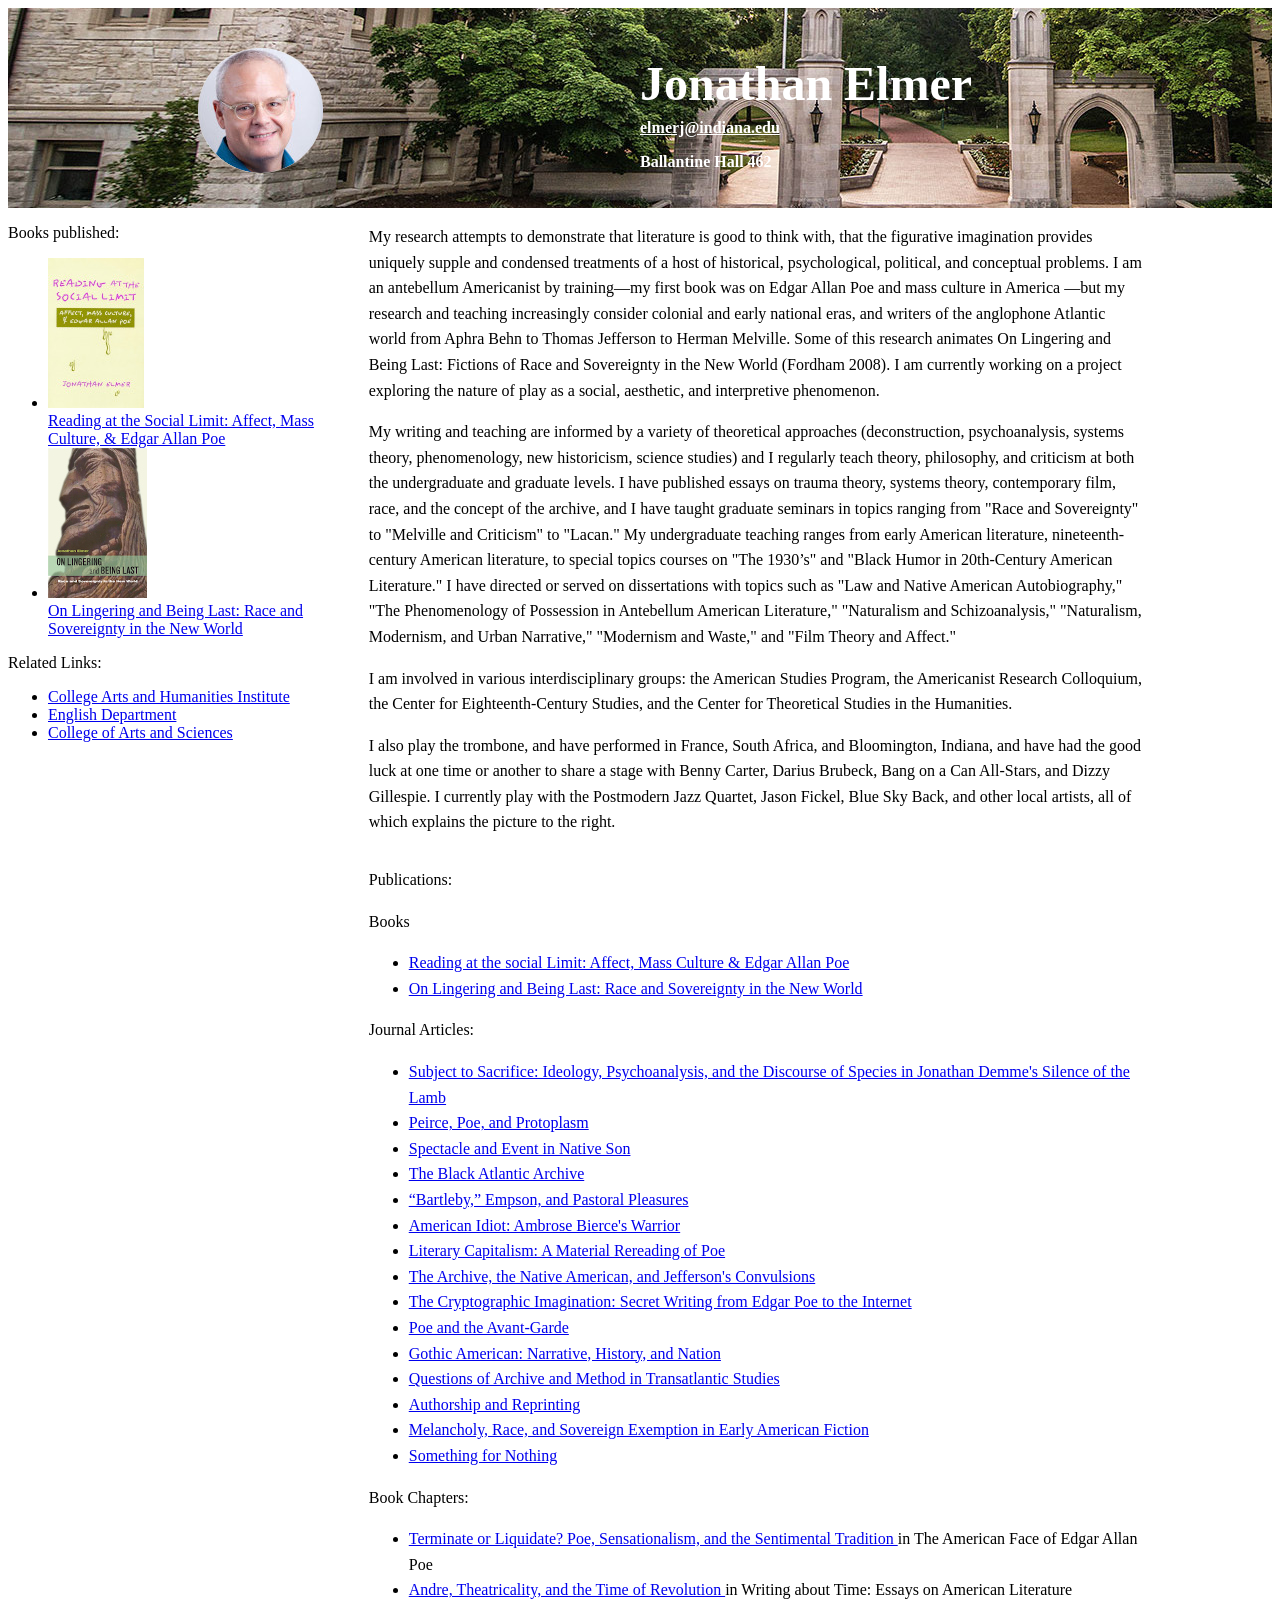
==== index.html @ bc11c9f6 "initial commit" ====
<!DOCTYPE html>
<html lang="en">
    <head>
        <meta charset="utf-8">
        <title>Jonathan Elmer</title>
        <link rel="stylesheet" href="css/master.css">
    </head>
    <body>
        <header>
            <div class="headshot">
                <img src="images/headshot.png" alt="Picture of professor Elmer">
            </div>
            <div class="headline">
                    <p class="name">Jonathan Elmer</p>
                    <a href="elmerj@indiana.edu" class="email">elmerj@indiana.edu</a>
                    <p class="office">Ballantine Hall 462</p>
            </div>
        </header>
        <main>
            <aside>
                <div class="Books">
                    <p>Books published:</p>
                    <ul>
                        <li>
                            <img src="images/firstBook.jpg" alt="Book Cover"> <br>
                            <a href="https://www.sup.org/books/title/?id=2095">Reading at the Social Limit: Affect, Mass Culture, & Edgar Allan Poe</a>
                        </li>
                        <li>
                            <img src="images/secondBook.jpeg" alt="Book cover"> <br>
                            <a href="https://www.jstor.org/stable/j.ctt13wzvsp">On Lingering and Being Last: Race and Sovereignty in the New World</a>
                        </li>
                    </ul>
                </div>
                <div class="IU">
                    <p>Related Links:</p>
                    <ul>
                        <li>
                            <a href="https://cahi.indiana.edu/"> College Arts and Humanities Institute</a>
                        </li>
                        <li>
                            <a href="https://english.indiana.edu/index.html">English Department</a>
                        </li>
                        <li>
                            <a href="https://college.indiana.edu/">College of Arts and Sciences</a>
                        </li>
                    </ul>
                </div>
            </aside>
            <section>
                <p>
                    My research attempts to demonstrate that literature is good to think with, that the figurative imagination provides uniquely supple and condensed treatments of a host of historical, psychological, political, and conceptual problems. I am an antebellum Americanist by training—my first book was on Edgar Allan Poe and mass culture in America —but my research and teaching increasingly consider colonial and early national eras, and writers of the anglophone Atlantic world from Aphra Behn to Thomas Jefferson to Herman Melville. Some of this research animates On Lingering and Being Last: Fictions of Race and Sovereignty in the New World (Fordham 2008). I am currently working on a project exploring the nature of play as a social, aesthetic, and interpretive phenomenon.
                </p>
                <p>
                    My writing and teaching are informed by a variety of theoretical approaches (deconstruction, psychoanalysis, systems theory, phenomenology, new historicism, science studies) and I regularly teach theory, philosophy, and criticism at both the undergraduate and graduate levels. I have published essays on trauma theory, systems theory, contemporary film, race, and the concept of the archive, and I have taught graduate seminars in topics ranging from "Race and Sovereignty" to "Melville and Criticism" to "Lacan." My undergraduate teaching ranges from early American literature, nineteenth-century American literature, to special topics courses on "The 1930’s" and "Black Humor in 20th-Century American Literature." I have directed or served on dissertations with topics such as "Law and Native American Autobiography," "The Phenomenology of Possession in Antebellum American Literature," "Naturalism and Schizoanalysis," "Naturalism, Modernism, and Urban Narrative," "Modernism and Waste," and "Film Theory and Affect."
                </p>
                <p>
                    I am involved in various interdisciplinary groups: the American Studies Program, the Americanist Research Colloquium, the Center for Eighteenth-Century Studies, and the Center for Theoretical Studies in the Humanities.
                </p>
                <p>
                    I also play the trombone, and have performed in France, South Africa, and Bloomington, Indiana, and have had the good luck at one time or another to share a stage with Benny Carter, Darius Brubeck, Bang on a Can All-Stars, and Dizzy Gillespie. I currently play with the Postmodern Jazz Quartet, Jason Fickel, Blue Sky Back, and other local artists, all of which explains the picture to the right.
                </p>
            </section>
            <section>
                <p>Publications:</p>
                <div class="books">
                    <p>Books</p>
                    <ul>
                        <li>
                            <a href="https://www.sup.org/books/title/?id=2095">Reading at the social Limit: Affect, Mass Culture & Edgar Allan Poe</a>
                        </li>
                        <li>
                            <a href="https://www.jstor.org/stable/j.ctt13wzvsp">On Lingering and Being Last: Race and Sovereignty in the New World</a>
                        </li>
                    </ul>
                </div>
                <div class="articles">
                    <p>Journal Articles:</p>
                    <ul>
                        <li>
                           <a href= " https://www.jstor.org/stable/303726?seq=1" > Subject to Sacrifice: Ideology, Psychoanalysis, and the Discourse of Species in Jonathan Demme's Silence of the Lamb </a>
                        </li>
                        <li>
                           <a href= " https://muse.jhu.edu/article/741434/summary" > Peirce, Poe, and Protoplasm </a>
                        </li>
                        <li>
                           <a href= " https://www.jstor.org/stable/2902391?seq=1" > Spectacle and Event in Native Son  </a>
                        </li>
                        <li>
                           <a href= " https://www.jstor.org/stable/3567999?seq=1" > The Black Atlantic Archive  </a>
                        </li>
                        <li>
                           <a href= " https://muse.jhu.edu/article/541626/summary" > “Bartleby,” Empson, and Pastoral Pleasures </a>
                        </li>
                        <li>
                           <a href= " https://academic.oup.com/alh/article-abstract/27/3/446/85937" > American Idiot: Ambrose Bierce's Warrior  </a>
                        </li>
                        <li>
                           <a href= " https://muse.jhu.edu/article/508891/summary" > Literary Capitalism: A Material Rereading of Poe </a>
                        </li>
                        <li>
                           <a href= " https://www.jstor.org/stable/1566388?seq=1" > The Archive, the Native American, and Jefferson's Convulsions  </a>
                        </li>
                        <li>
                           <a href= "https://search.proquest.com/openview/672bf6406f899c0e3d78ce7de4774baf/1?pq-origsite=gscholar&cbl=42062" > The Cryptographic Imagination: Secret Writing from Edgar Poe to the Internet </a>
                        </li>
                        <li>
                           <a href= "  Poe and the Avant-Garde" > Poe and the Avant-Garde </a>
                        </li>
                        <li>
                           <a href= " https://search.proquest.com/openview/cd8c322ef99a4e60a543bd5328208931/1?pq-origsite=gscholar&cbl=42062" > Gothic American: Narrative, History, and Nation </a>
                        </li>
                        <li>
                           <a href= " https://www.jstor.org/stable/10.2979/vic.2010.52.2.249?seq=1" > Questions of Archive and Method in Transatlantic Studies  </a>
                        </li>
                        <li>
                           <a href= " https://muse.jhu.edu/article/509536/summary" > Authorship and Reprinting  </a>
                        </li>
                        <li>
                           <a href= " https://www.jstor.org/stable/40267688?seq=1" > Melancholy, Race, and Sovereign Exemption in Early American Fiction </a>
                        </li>
                        <li>
                           <a href= " 1987" > Something for Nothing </a>
                        </li> 
                    </ul>
                </div>
                <div class="chapters">
                    <p>Book Chapters:</p>
                    <ul>
                        <li>
                           <a href= "https://books.google.com/books?hl=en&lr=&id=SU-UMR8NvTwC&oi=fnd&pg=PR9&dq=jonathan+elmer+literature&ots=o4rjPC-1b1&sig=2frLSSRzS2FWsjQ5jkwp3d_vXZk#v=onepage&q=jonathan%20elmer%20literature&f=false" > Terminate or Liquidate? Poe, Sensationalism, and the Sentimental Tradition </a> in  The American Face of Edgar Allan Poe
                        </li>
                        <li>
                           <a href= " https://books.google.com/books?hl=en&lr=&id=BnaIDwAAQBAJ&oi=fnd&pg=PA111&dq=jonathan+elmer+literature&ots=dwwBWAB5SN&sig=4UPh5_72AUiOI5mB8Ww1jwr0HyE#v=onepage&q=jonathan%20elmer%20literature&f=false" > Andre, Theatricality, and the Time of Revolution </a> in  Writing about Time: Essays on American Literature
                        </li>
                    </ul>
                </div>
            </section>
        </main>
    </body>
</html>
---- css/master.css ----
header{
    position: relative;
    overflow: hidden;
    height: 200px;
    background-image: url("../images/backgroundUpperBanner1.jpg");
}
.headshot{
    position: absolute;
    top: 20%;
    left: 15%;
}
.headline{
    position: absolute;
    left: 50%;
}
.name{
    font-size: 3em;
    color: white;
    font-weight: bold;
}
.office{
    position: relative;
    top: -40px;
    font-size: 1em;
    font-weight: bold;
    color: white;
}
.email{
    position: relative;
    top: -40px;
    font-size: 1em;
    font-weight: bold;
    color: white;
}
main{
    display: grid;
    grid-template-columns: 2fr 5fr;
    grid-column-gap: 50px;
    width: 90%
}
aside{
    grid-column: 1;
}
section{
    grid-column: 2;
    line-height: 1.6;
}
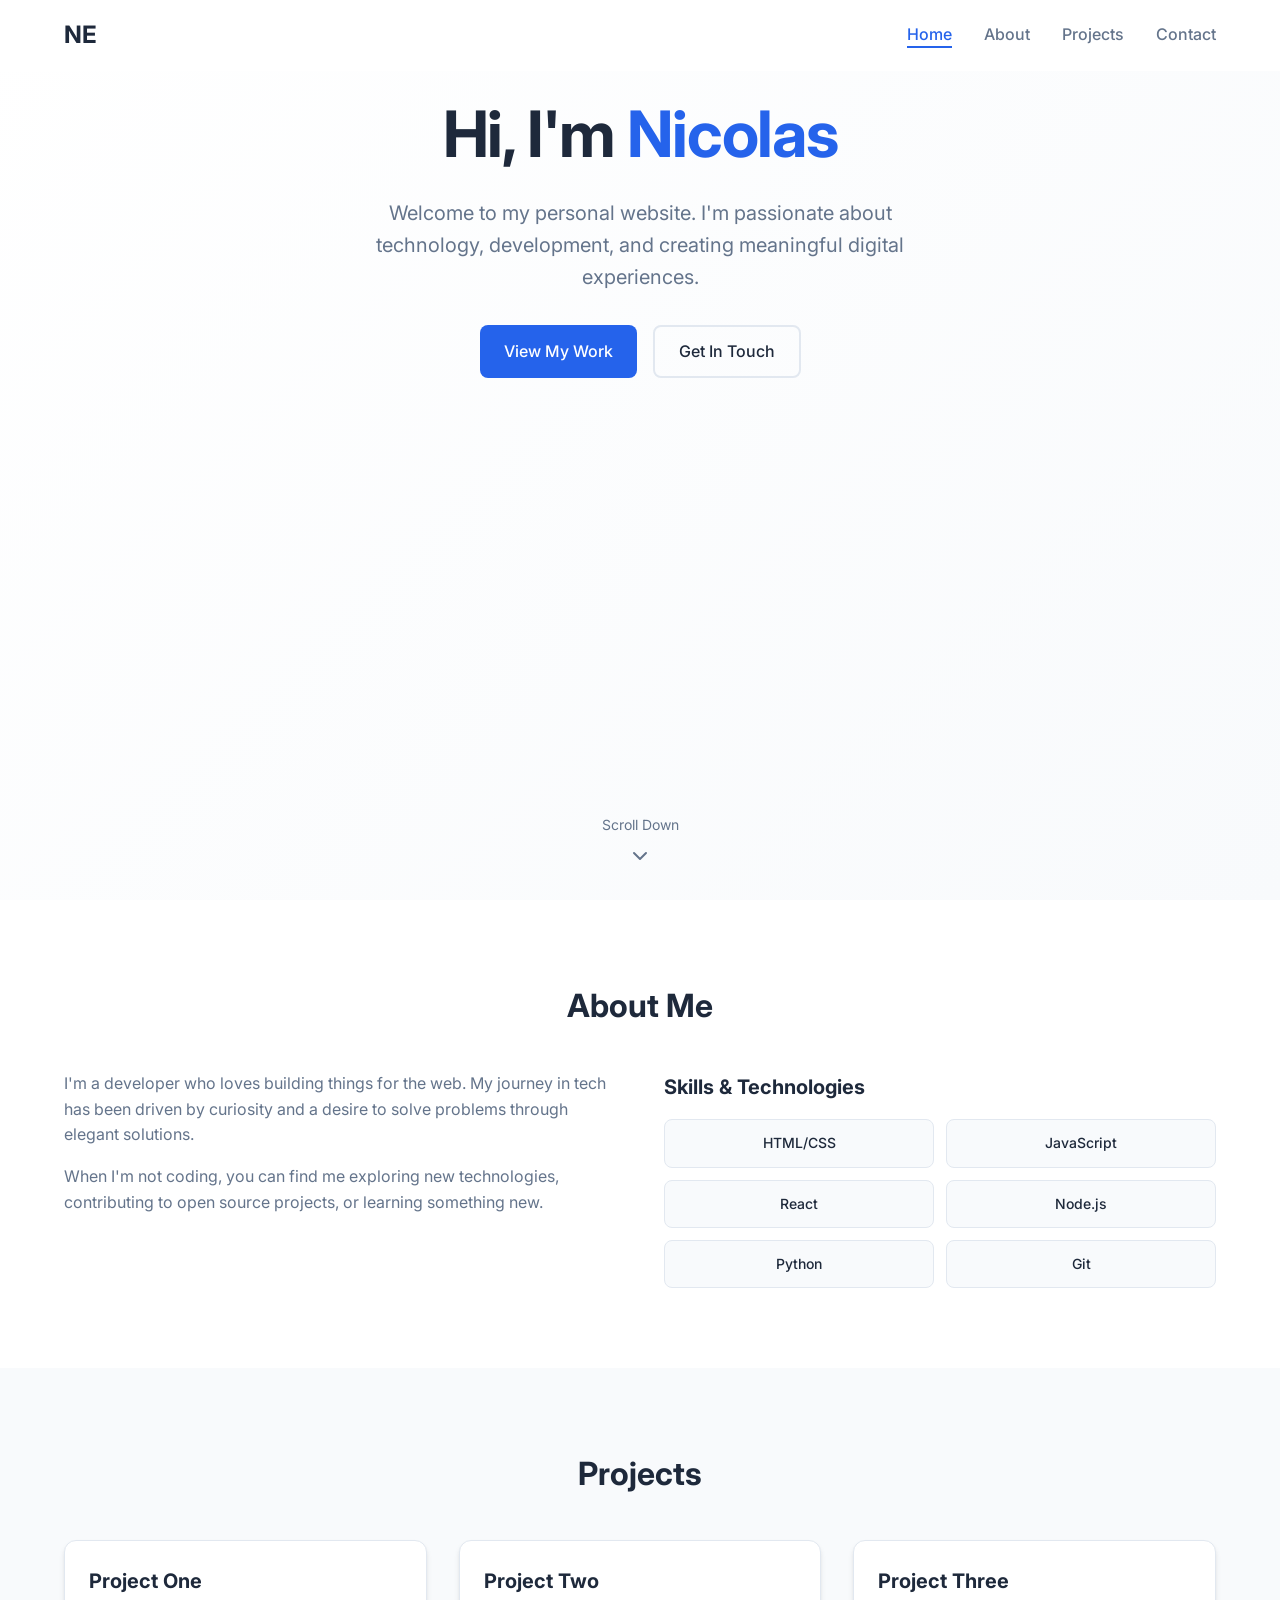
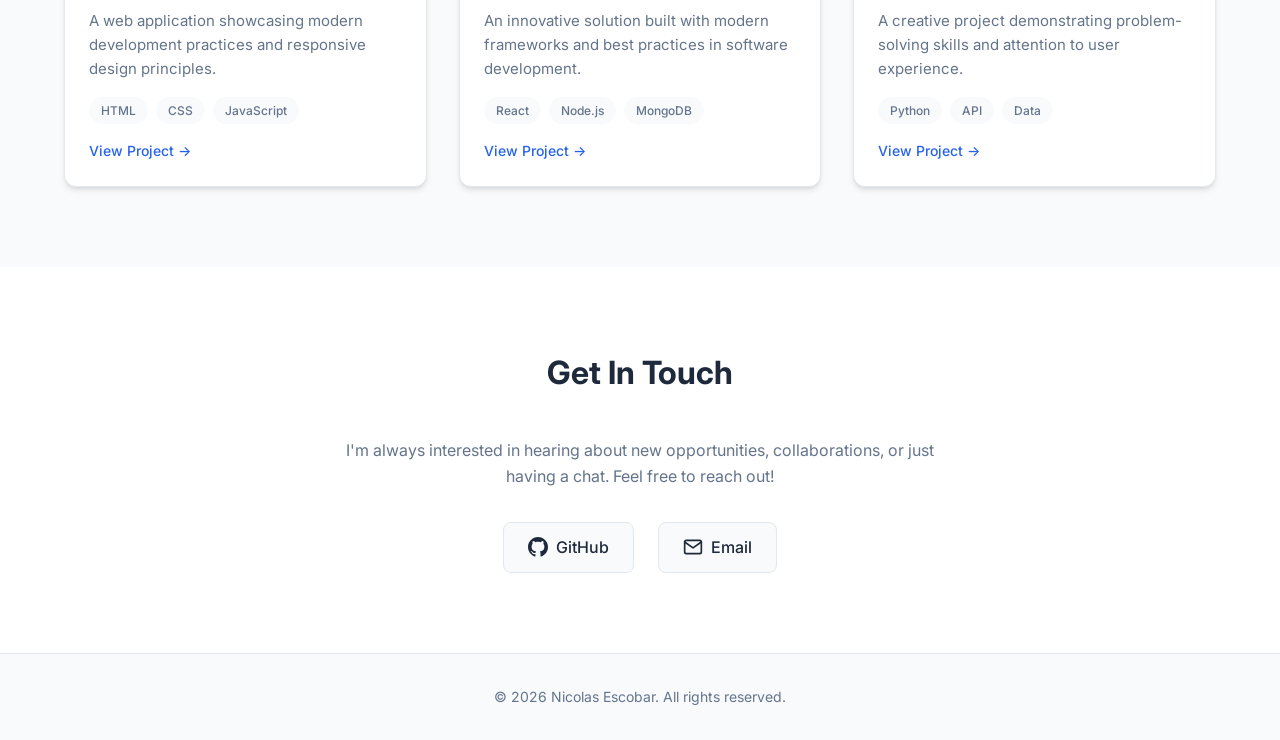
==== commit 8f99d71e: "Add personal website with HTML, CSS, and JavaScript Co-authored-by: nicoesve <50273150+nicoesve@user" ====
--- a/index.html
+++ b/index.html
@@ -1,140 +1,185 @@
 <!DOCTYPE html>
 <html lang="en">
-    <head>
-        <meta charset="utf-8">
-        <title>Jonathan Elmer</title>
-        <link rel="stylesheet" href="css/master.css">
-    </head>
-    <body>
-        <header>
-            <div class="headshot">
-                <img src="images/headshot.png" alt="Picture of professor Elmer">
+<head>
+    <meta charset="UTF-8">
+    <meta name="viewport" content="width=device-width, initial-scale=1.0">
+    <meta name="description" content="Personal website and portfolio">
+    <title>Nicolas Escobar - Personal Website</title>
+    <link rel="stylesheet" href="css/style.css">
+    <link rel="preconnect" href="https://fonts.googleapis.com">
+    <link rel="preconnect" href="https://fonts.gstatic.com" crossorigin>
+    <link href="https://fonts.googleapis.com/css2?family=Inter:wght@300;400;500;600;700&display=swap" rel="stylesheet">
+</head>
+<body>
+    <!-- Navigation -->
+    <nav class="navbar" id="navbar">
+        <div class="nav-container">
+            <a href="#home" class="nav-logo">NE</a>
+            <button class="nav-toggle" id="nav-toggle" aria-label="Toggle navigation">
+                <span></span>
+                <span></span>
+                <span></span>
+            </button>
+            <ul class="nav-menu" id="nav-menu">
+                <li class="nav-item"><a href="#home" class="nav-link">Home</a></li>
+                <li class="nav-item"><a href="#about" class="nav-link">About</a></li>
+                <li class="nav-item"><a href="#projects" class="nav-link">Projects</a></li>
+                <li class="nav-item"><a href="#contact" class="nav-link">Contact</a></li>
+            </ul>
+        </div>
+    </nav>
+
+    <!-- Hero Section -->
+    <section id="home" class="hero">
+        <div class="hero-content">
+            <h1 class="hero-title">
+                Hi, I'm <span class="highlight">Nicolas</span>
+            </h1>
+            <p class="hero-subtitle">
+                Welcome to my personal website. I'm passionate about technology, 
+                development, and creating meaningful digital experiences.
+            </p>
+            <div class="hero-buttons">
+                <a href="#projects" class="btn btn-primary">View My Work</a>
+                <a href="#contact" class="btn btn-secondary">Get In Touch</a>
             </div>
-            <div class="headline">
-                    <p class="name">Jonathan Elmer</p>
-                    <a href="elmerj@indiana.edu" class="email">elmerj@indiana.edu</a>
-                    <p class="office">Ballantine Hall 462</p>
+        </div>
+        <div class="hero-scroll">
+            <a href="#about" class="scroll-indicator">
+                <span>Scroll Down</span>
+                <svg xmlns="http://www.w3.org/2000/svg" width="24" height="24" viewBox="0 0 24 24" fill="none" stroke="currentColor" stroke-width="2" stroke-linecap="round" stroke-linejoin="round">
+                    <polyline points="6 9 12 15 18 9"></polyline>
+                </svg>
+            </a>
+        </div>
+    </section>
+
+    <!-- About Section -->
+    <section id="about" class="about section">
+        <div class="container">
+            <h2 class="section-title">About Me</h2>
+            <div class="about-content">
+                <div class="about-text">
+                    <p>
+                        I'm a developer who loves building things for the web. 
+                        My journey in tech has been driven by curiosity and a desire 
+                        to solve problems through elegant solutions.
+                    </p>
+                    <p>
+                        When I'm not coding, you can find me exploring new technologies, 
+                        contributing to open source projects, or learning something new.
+                    </p>
+                </div>
+                <div class="skills">
+                    <h3>Skills & Technologies</h3>
+                    <div class="skills-grid">
+                        <div class="skill-item">HTML/CSS</div>
+                        <div class="skill-item">JavaScript</div>
+                        <div class="skill-item">React</div>
+                        <div class="skill-item">Node.js</div>
+                        <div class="skill-item">Python</div>
+                        <div class="skill-item">Git</div>
+                    </div>
+                </div>
             </div>
-        </header>
-        <main>
-            <aside>
-                <div class="Books">
-                    <p>Books published:</p>
-                    <ul>
-                        <li>
-                            <img src="images/firstBook.jpg" alt="Book Cover"> <br>
-                            <a href="https://www.sup.org/books/title/?id=2095">Reading at the Social Limit: Affect, Mass Culture, & Edgar Allan Poe</a>
-                        </li>
-                        <li>
-                            <img src="images/secondBook.jpeg" alt="Book cover"> <br>
-                            <a href="https://www.jstor.org/stable/j.ctt13wzvsp">On Lingering and Being Last: Race and Sovereignty in the New World</a>
-                        </li>
-                    </ul>
+        </div>
+    </section>
+
+    <!-- Projects Section -->
+    <section id="projects" class="projects section">
+        <div class="container">
+            <h2 class="section-title">Projects</h2>
+            <div class="projects-grid">
+                <article class="project-card">
+                    <div class="project-content">
+                        <h3 class="project-title">Project One</h3>
+                        <p class="project-description">
+                            A web application showcasing modern development practices 
+                            and responsive design principles.
+                        </p>
+                        <div class="project-tags">
+                            <span class="tag">HTML</span>
+                            <span class="tag">CSS</span>
+                            <span class="tag">JavaScript</span>
+                        </div>
+                        <div class="project-links">
+                            <a href="#" class="project-link">View Project →</a>
+                        </div>
+                    </div>
+                </article>
+                <article class="project-card">
+                    <div class="project-content">
+                        <h3 class="project-title">Project Two</h3>
+                        <p class="project-description">
+                            An innovative solution built with modern frameworks 
+                            and best practices in software development.
+                        </p>
+                        <div class="project-tags">
+                            <span class="tag">React</span>
+                            <span class="tag">Node.js</span>
+                            <span class="tag">MongoDB</span>
+                        </div>
+                        <div class="project-links">
+                            <a href="#" class="project-link">View Project →</a>
+                        </div>
+                    </div>
+                </article>
+                <article class="project-card">
+                    <div class="project-content">
+                        <h3 class="project-title">Project Three</h3>
+                        <p class="project-description">
+                            A creative project demonstrating problem-solving skills 
+                            and attention to user experience.
+                        </p>
+                        <div class="project-tags">
+                            <span class="tag">Python</span>
+                            <span class="tag">API</span>
+                            <span class="tag">Data</span>
+                        </div>
+                        <div class="project-links">
+                            <a href="#" class="project-link">View Project →</a>
+                        </div>
+                    </div>
+                </article>
+            </div>
+        </div>
+    </section>
+
+    <!-- Contact Section -->
+    <section id="contact" class="contact section">
+        <div class="container">
+            <h2 class="section-title">Get In Touch</h2>
+            <div class="contact-content">
+                <p class="contact-intro">
+                    I'm always interested in hearing about new opportunities, 
+                    collaborations, or just having a chat. Feel free to reach out!
+                </p>
+                <div class="contact-links">
+                    <a href="https://github.com/nicoesve" target="_blank" rel="noopener noreferrer" class="contact-link">
+                        <svg xmlns="http://www.w3.org/2000/svg" width="24" height="24" viewBox="0 0 24 24" fill="currentColor">
+                            <path d="M12 0c-6.626 0-12 5.373-12 12 0 5.302 3.438 9.8 8.207 11.387.599.111.793-.261.793-.577v-2.234c-3.338.726-4.033-1.416-4.033-1.416-.546-1.387-1.333-1.756-1.333-1.756-1.089-.745.083-.729.083-.729 1.205.084 1.839 1.237 1.839 1.237 1.07 1.834 2.807 1.304 3.492.997.107-.775.418-1.305.762-1.604-2.665-.305-5.467-1.334-5.467-5.931 0-1.311.469-2.381 1.236-3.221-.124-.303-.535-1.524.117-3.176 0 0 1.008-.322 3.301 1.23.957-.266 1.983-.399 3.003-.404 1.02.005 2.047.138 3.006.404 2.291-1.552 3.297-1.23 3.297-1.23.653 1.653.242 2.874.118 3.176.77.84 1.235 1.911 1.235 3.221 0 4.609-2.807 5.624-5.479 5.921.43.372.823 1.102.823 2.222v3.293c0 .319.192.694.801.576 4.765-1.589 8.199-6.086 8.199-11.386 0-6.627-5.373-12-12-12z"/>
+                        </svg>
+                        <span>GitHub</span>
+                    </a>
+                    <a href="mailto:contact@example.com" class="contact-link">
+                        <svg xmlns="http://www.w3.org/2000/svg" width="24" height="24" viewBox="0 0 24 24" fill="none" stroke="currentColor" stroke-width="2" stroke-linecap="round" stroke-linejoin="round">
+                            <path d="M4 4h16c1.1 0 2 .9 2 2v12c0 1.1-.9 2-2 2H4c-1.1 0-2-.9-2-2V6c0-1.1.9-2 2-2z"></path>
+                            <polyline points="22,6 12,13 2,6"></polyline>
+                        </svg>
+                        <span>Email</span>
+                    </a>
                 </div>
-                <div class="IU">
-                    <p>Related Links:</p>
-                    <ul>
-                        <li>
-                            <a href="https://cahi.indiana.edu/"> College Arts and Humanities Institute</a>
-                        </li>
-                        <li>
-                            <a href="https://english.indiana.edu/index.html">English Department</a>
-                        </li>
-                        <li>
-                            <a href="https://college.indiana.edu/">College of Arts and Sciences</a>
-                        </li>
-                    </ul>
-                </div>
-            </aside>
-            <section>
-                <p>
-                    My research attempts to demonstrate that literature is good to think with, that the figurative imagination provides uniquely supple and condensed treatments of a host of historical, psychological, political, and conceptual problems. I am an antebellum Americanist by training—my first book was on Edgar Allan Poe and mass culture in America —but my research and teaching increasingly consider colonial and early national eras, and writers of the anglophone Atlantic world from Aphra Behn to Thomas Jefferson to Herman Melville. Some of this research animates On Lingering and Being Last: Fictions of Race and Sovereignty in the New World (Fordham 2008). I am currently working on a project exploring the nature of play as a social, aesthetic, and interpretive phenomenon.
-                </p>
-                <p>
-                    My writing and teaching are informed by a variety of theoretical approaches (deconstruction, psychoanalysis, systems theory, phenomenology, new historicism, science studies) and I regularly teach theory, philosophy, and criticism at both the undergraduate and graduate levels. I have published essays on trauma theory, systems theory, contemporary film, race, and the concept of the archive, and I have taught graduate seminars in topics ranging from "Race and Sovereignty" to "Melville and Criticism" to "Lacan." My undergraduate teaching ranges from early American literature, nineteenth-century American literature, to special topics courses on "The 1930’s" and "Black Humor in 20th-Century American Literature." I have directed or served on dissertations with topics such as "Law and Native American Autobiography," "The Phenomenology of Possession in Antebellum American Literature," "Naturalism and Schizoanalysis," "Naturalism, Modernism, and Urban Narrative," "Modernism and Waste," and "Film Theory and Affect."
-                </p>
-                <p>
-                    I am involved in various interdisciplinary groups: the American Studies Program, the Americanist Research Colloquium, the Center for Eighteenth-Century Studies, and the Center for Theoretical Studies in the Humanities.
-                </p>
-                <p>
-                    I also play the trombone, and have performed in France, South Africa, and Bloomington, Indiana, and have had the good luck at one time or another to share a stage with Benny Carter, Darius Brubeck, Bang on a Can All-Stars, and Dizzy Gillespie. I currently play with the Postmodern Jazz Quartet, Jason Fickel, Blue Sky Back, and other local artists, all of which explains the picture to the right.
-                </p>
-            </section>
-            <section>
-                <p>Publications:</p>
-                <div class="books">
-                    <p>Books</p>
-                    <ul>
-                        <li>
-                            <a href="https://www.sup.org/books/title/?id=2095">Reading at the social Limit: Affect, Mass Culture & Edgar Allan Poe</a>
-                        </li>
-                        <li>
-                            <a href="https://www.jstor.org/stable/j.ctt13wzvsp">On Lingering and Being Last: Race and Sovereignty in the New World</a>
-                        </li>
-                    </ul>
-                </div>
-                <div class="articles">
-                    <p>Journal Articles:</p>
-                    <ul>
-                        <li>
-                           <a href= " https://www.jstor.org/stable/303726?seq=1" > Subject to Sacrifice: Ideology, Psychoanalysis, and the Discourse of Species in Jonathan Demme's Silence of the Lamb </a>
-                        </li>
-                        <li>
-                           <a href= " https://muse.jhu.edu/article/741434/summary" > Peirce, Poe, and Protoplasm </a>
-                        </li>
-                        <li>
-                           <a href= " https://www.jstor.org/stable/2902391?seq=1" > Spectacle and Event in Native Son  </a>
-                        </li>
-                        <li>
-                           <a href= " https://www.jstor.org/stable/3567999?seq=1" > The Black Atlantic Archive  </a>
-                        </li>
-                        <li>
-                           <a href= " https://muse.jhu.edu/article/541626/summary" > “Bartleby,” Empson, and Pastoral Pleasures </a>
-                        </li>
-                        <li>
-                           <a href= " https://academic.oup.com/alh/article-abstract/27/3/446/85937" > American Idiot: Ambrose Bierce's Warrior  </a>
-                        </li>
-                        <li>
-                           <a href= " https://muse.jhu.edu/article/508891/summary" > Literary Capitalism: A Material Rereading of Poe </a>
-                        </li>
-                        <li>
-                           <a href= " https://www.jstor.org/stable/1566388?seq=1" > The Archive, the Native American, and Jefferson's Convulsions  </a>
-                        </li>
-                        <li>
-                           <a href= "https://search.proquest.com/openview/672bf6406f899c0e3d78ce7de4774baf/1?pq-origsite=gscholar&cbl=42062" > The Cryptographic Imagination: Secret Writing from Edgar Poe to the Internet </a>
-                        </li>
-                        <li>
-                           <a href= "  Poe and the Avant-Garde" > Poe and the Avant-Garde </a>
-                        </li>
-                        <li>
-                           <a href= " https://search.proquest.com/openview/cd8c322ef99a4e60a543bd5328208931/1?pq-origsite=gscholar&cbl=42062" > Gothic American: Narrative, History, and Nation </a>
-                        </li>
-                        <li>
-                           <a href= " https://www.jstor.org/stable/10.2979/vic.2010.52.2.249?seq=1" > Questions of Archive and Method in Transatlantic Studies  </a>
-                        </li>
-                        <li>
-                           <a href= " https://muse.jhu.edu/article/509536/summary" > Authorship and Reprinting  </a>
-                        </li>
-                        <li>
-                           <a href= " https://www.jstor.org/stable/40267688?seq=1" > Melancholy, Race, and Sovereign Exemption in Early American Fiction </a>
-                        </li>
-                        <li>
-                           <a href= " 1987" > Something for Nothing </a>
-                        </li> 
-                    </ul>
-                </div>
-                <div class="chapters">
-                    <p>Book Chapters:</p>
-                    <ul>
-                        <li>
-                           <a href= "https://books.google.com/books?hl=en&lr=&id=SU-UMR8NvTwC&oi=fnd&pg=PR9&dq=jonathan+elmer+literature&ots=o4rjPC-1b1&sig=2frLSSRzS2FWsjQ5jkwp3d_vXZk#v=onepage&q=jonathan%20elmer%20literature&f=false" > Terminate or Liquidate? Poe, Sensationalism, and the Sentimental Tradition </a> in  The American Face of Edgar Allan Poe
-                        </li>
-                        <li>
-                           <a href= " https://books.google.com/books?hl=en&lr=&id=BnaIDwAAQBAJ&oi=fnd&pg=PA111&dq=jonathan+elmer+literature&ots=dwwBWAB5SN&sig=4UPh5_72AUiOI5mB8Ww1jwr0HyE#v=onepage&q=jonathan%20elmer%20literature&f=false" > Andre, Theatricality, and the Time of Revolution </a> in  Writing about Time: Essays on American Literature
-                        </li>
-                    </ul>
-                </div>
-            </section>
-        </main>
-    </body>
+            </div>
+        </div>
+    </section>
+
+    <!-- Footer -->
+    <footer class="footer">
+        <div class="container">
+            <p>&copy; <span id="year"></span> Nicolas Escobar. All rights reserved.</p>
+        </div>
+    </footer>
+
+    <script src="js/main.js"></script>
+</body>
 </html>
--- a/css/style.css
+++ b/css/style.css
@@ -0,0 +1,530 @@
+/* ===== CSS Variables ===== */
+:root {
+    --color-primary: #2563eb;
+    --color-primary-dark: #1d4ed8;
+    --color-secondary: #64748b;
+    --color-text: #1e293b;
+    --color-text-light: #64748b;
+    --color-bg: #ffffff;
+    --color-bg-alt: #f8fafc;
+    --color-border: #e2e8f0;
+    --color-highlight: #3b82f6;
+    --font-family: 'Inter', -apple-system, BlinkMacSystemFont, 'Segoe UI', Roboto, sans-serif;
+    --transition: all 0.3s ease;
+    --shadow-sm: 0 1px 2px 0 rgb(0 0 0 / 0.05);
+    --shadow: 0 4px 6px -1px rgb(0 0 0 / 0.1), 0 2px 4px -2px rgb(0 0 0 / 0.1);
+    --shadow-lg: 0 10px 15px -3px rgb(0 0 0 / 0.1), 0 4px 6px -4px rgb(0 0 0 / 0.1);
+    --radius: 8px;
+    --radius-lg: 12px;
+}
+
+/* ===== Reset & Base Styles ===== */
+*,
+*::before,
+*::after {
+    box-sizing: border-box;
+    margin: 0;
+    padding: 0;
+}
+
+html {
+    scroll-behavior: smooth;
+    font-size: 16px;
+}
+
+body {
+    font-family: var(--font-family);
+    color: var(--color-text);
+    background-color: var(--color-bg);
+    line-height: 1.6;
+    -webkit-font-smoothing: antialiased;
+    -moz-osx-font-smoothing: grayscale;
+}
+
+a {
+    color: var(--color-primary);
+    text-decoration: none;
+    transition: var(--transition);
+}
+
+a:hover {
+    color: var(--color-primary-dark);
+}
+
+img {
+    max-width: 100%;
+    height: auto;
+}
+
+ul {
+    list-style: none;
+}
+
+/* ===== Utility Classes ===== */
+.container {
+    width: 100%;
+    max-width: 1200px;
+    margin: 0 auto;
+    padding: 0 1.5rem;
+}
+
+.section {
+    padding: 5rem 0;
+}
+
+.section-title {
+    font-size: 2rem;
+    font-weight: 700;
+    margin-bottom: 2.5rem;
+    text-align: center;
+    color: var(--color-text);
+}
+
+.highlight {
+    color: var(--color-primary);
+}
+
+/* ===== Buttons ===== */
+.btn {
+    display: inline-flex;
+    align-items: center;
+    justify-content: center;
+    padding: 0.75rem 1.5rem;
+    font-size: 1rem;
+    font-weight: 500;
+    border-radius: var(--radius);
+    border: none;
+    cursor: pointer;
+    transition: var(--transition);
+    text-decoration: none;
+}
+
+.btn-primary {
+    background-color: var(--color-primary);
+    color: #ffffff;
+}
+
+.btn-primary:hover {
+    background-color: var(--color-primary-dark);
+    color: #ffffff;
+    transform: translateY(-2px);
+    box-shadow: var(--shadow-lg);
+}
+
+.btn-secondary {
+    background-color: transparent;
+    color: var(--color-text);
+    border: 2px solid var(--color-border);
+}
+
+.btn-secondary:hover {
+    border-color: var(--color-primary);
+    color: var(--color-primary);
+}
+
+/* ===== Navigation ===== */
+.navbar {
+    position: fixed;
+    top: 0;
+    left: 0;
+    width: 100%;
+    background-color: rgba(255, 255, 255, 0.95);
+    backdrop-filter: blur(10px);
+    z-index: 1000;
+    transition: var(--transition);
+    border-bottom: 1px solid transparent;
+}
+
+.navbar.scrolled {
+    border-bottom-color: var(--color-border);
+    box-shadow: var(--shadow-sm);
+}
+
+.nav-container {
+    max-width: 1200px;
+    margin: 0 auto;
+    padding: 1rem 1.5rem;
+    display: flex;
+    justify-content: space-between;
+    align-items: center;
+}
+
+.nav-logo {
+    font-size: 1.5rem;
+    font-weight: 700;
+    color: var(--color-text);
+    letter-spacing: -0.02em;
+}
+
+.nav-logo:hover {
+    color: var(--color-primary);
+}
+
+.nav-menu {
+    display: flex;
+    gap: 2rem;
+}
+
+.nav-link {
+    color: var(--color-text-light);
+    font-weight: 500;
+    position: relative;
+}
+
+.nav-link::after {
+    content: '';
+    position: absolute;
+    bottom: -4px;
+    left: 0;
+    width: 0;
+    height: 2px;
+    background-color: var(--color-primary);
+    transition: var(--transition);
+}
+
+.nav-link:hover,
+.nav-link.active {
+    color: var(--color-primary);
+}
+
+.nav-link:hover::after,
+.nav-link.active::after {
+    width: 100%;
+}
+
+.nav-toggle {
+    display: none;
+    flex-direction: column;
+    gap: 5px;
+    background: none;
+    border: none;
+    cursor: pointer;
+    padding: 0.5rem;
+}
+
+.nav-toggle span {
+    width: 24px;
+    height: 2px;
+    background-color: var(--color-text);
+    transition: var(--transition);
+}
+
+/* ===== Hero Section ===== */
+.hero {
+    min-height: 100vh;
+    display: flex;
+    flex-direction: column;
+    justify-content: center;
+    align-items: center;
+    padding: 6rem 1.5rem 2rem;
+    background: linear-gradient(135deg, var(--color-bg) 0%, var(--color-bg-alt) 100%);
+}
+
+.hero-content {
+    text-align: center;
+    max-width: 800px;
+}
+
+.hero-title {
+    font-size: clamp(2.5rem, 6vw, 4rem);
+    font-weight: 700;
+    line-height: 1.2;
+    margin-bottom: 1.5rem;
+    letter-spacing: -0.02em;
+}
+
+.hero-subtitle {
+    font-size: 1.25rem;
+    color: var(--color-text-light);
+    margin-bottom: 2rem;
+    max-width: 600px;
+    margin-left: auto;
+    margin-right: auto;
+}
+
+.hero-buttons {
+    display: flex;
+    gap: 1rem;
+    justify-content: center;
+    flex-wrap: wrap;
+}
+
+.hero-scroll {
+    margin-top: auto;
+    padding-top: 2rem;
+}
+
+.scroll-indicator {
+    display: flex;
+    flex-direction: column;
+    align-items: center;
+    gap: 0.5rem;
+    color: var(--color-text-light);
+    font-size: 0.875rem;
+    animation: bounce 2s infinite;
+}
+
+@keyframes bounce {
+    0%, 100% { transform: translateY(0); }
+    50% { transform: translateY(10px); }
+}
+
+/* ===== About Section ===== */
+.about {
+    background-color: var(--color-bg);
+}
+
+.about-content {
+    display: grid;
+    grid-template-columns: 1fr 1fr;
+    gap: 3rem;
+    align-items: start;
+}
+
+.about-text p {
+    margin-bottom: 1rem;
+    color: var(--color-text-light);
+}
+
+.about-text p:last-child {
+    margin-bottom: 0;
+}
+
+.skills h3 {
+    font-size: 1.25rem;
+    margin-bottom: 1rem;
+}
+
+.skills-grid {
+    display: grid;
+    grid-template-columns: repeat(2, 1fr);
+    gap: 0.75rem;
+}
+
+.skill-item {
+    padding: 0.75rem 1rem;
+    background-color: var(--color-bg-alt);
+    border-radius: var(--radius);
+    font-size: 0.875rem;
+    font-weight: 500;
+    text-align: center;
+    border: 1px solid var(--color-border);
+    transition: var(--transition);
+}
+
+.skill-item:hover {
+    border-color: var(--color-primary);
+    color: var(--color-primary);
+}
+
+/* ===== Projects Section ===== */
+.projects {
+    background-color: var(--color-bg-alt);
+}
+
+.projects-grid {
+    display: grid;
+    grid-template-columns: repeat(auto-fit, minmax(300px, 1fr));
+    gap: 2rem;
+}
+
+.project-card {
+    background-color: var(--color-bg);
+    border-radius: var(--radius-lg);
+    overflow: hidden;
+    box-shadow: var(--shadow);
+    transition: var(--transition);
+    border: 1px solid var(--color-border);
+}
+
+.project-card:hover {
+    transform: translateY(-5px);
+    box-shadow: var(--shadow-lg);
+}
+
+.project-content {
+    padding: 1.5rem;
+}
+
+.project-title {
+    font-size: 1.25rem;
+    margin-bottom: 0.75rem;
+}
+
+.project-description {
+    color: var(--color-text-light);
+    font-size: 0.9375rem;
+    margin-bottom: 1rem;
+}
+
+.project-tags {
+    display: flex;
+    flex-wrap: wrap;
+    gap: 0.5rem;
+    margin-bottom: 1rem;
+}
+
+.tag {
+    padding: 0.25rem 0.75rem;
+    background-color: var(--color-bg-alt);
+    border-radius: 9999px;
+    font-size: 0.75rem;
+    font-weight: 500;
+    color: var(--color-text-light);
+}
+
+.project-links {
+    display: flex;
+    gap: 1rem;
+}
+
+.project-link {
+    font-weight: 500;
+    font-size: 0.875rem;
+}
+
+/* ===== Contact Section ===== */
+.contact {
+    background-color: var(--color-bg);
+}
+
+.contact-content {
+    max-width: 600px;
+    margin: 0 auto;
+    text-align: center;
+}
+
+.contact-intro {
+    color: var(--color-text-light);
+    margin-bottom: 2rem;
+}
+
+.contact-links {
+    display: flex;
+    justify-content: center;
+    gap: 1.5rem;
+    flex-wrap: wrap;
+}
+
+.contact-link {
+    display: flex;
+    align-items: center;
+    gap: 0.5rem;
+    padding: 0.75rem 1.5rem;
+    background-color: var(--color-bg-alt);
+    border-radius: var(--radius);
+    color: var(--color-text);
+    font-weight: 500;
+    border: 1px solid var(--color-border);
+    transition: var(--transition);
+}
+
+.contact-link:hover {
+    border-color: var(--color-primary);
+    color: var(--color-primary);
+    transform: translateY(-2px);
+}
+
+.contact-link svg {
+    width: 20px;
+    height: 20px;
+}
+
+/* ===== Footer ===== */
+.footer {
+    padding: 2rem 0;
+    background-color: var(--color-bg-alt);
+    border-top: 1px solid var(--color-border);
+    text-align: center;
+}
+
+.footer p {
+    color: var(--color-text-light);
+    font-size: 0.875rem;
+}
+
+/* ===== Responsive Design ===== */
+@media (max-width: 768px) {
+    .nav-toggle {
+        display: flex;
+    }
+
+    .nav-menu {
+        position: fixed;
+        top: 70px;
+        left: 0;
+        width: 100%;
+        background-color: var(--color-bg);
+        flex-direction: column;
+        align-items: center;
+        padding: 2rem;
+        gap: 1.5rem;
+        transform: translateY(-150%);
+        opacity: 0;
+        transition: var(--transition);
+        border-bottom: 1px solid var(--color-border);
+        box-shadow: var(--shadow);
+    }
+
+    .nav-menu.active {
+        transform: translateY(0);
+        opacity: 1;
+    }
+
+    .nav-toggle.active span:nth-child(1) {
+        transform: rotate(45deg) translate(5px, 5px);
+    }
+
+    .nav-toggle.active span:nth-child(2) {
+        opacity: 0;
+    }
+
+    .nav-toggle.active span:nth-child(3) {
+        transform: rotate(-45deg) translate(5px, -5px);
+    }
+
+    .about-content {
+        grid-template-columns: 1fr;
+    }
+
+    .hero-title {
+        font-size: 2.5rem;
+    }
+
+    .hero-subtitle {
+        font-size: 1.1rem;
+    }
+
+    .section {
+        padding: 4rem 0;
+    }
+
+    .section-title {
+        font-size: 1.75rem;
+    }
+}
+
+@media (max-width: 480px) {
+    .hero-buttons {
+        flex-direction: column;
+        width: 100%;
+    }
+
+    .hero-buttons .btn {
+        width: 100%;
+    }
+
+    .skills-grid {
+        grid-template-columns: 1fr;
+    }
+
+    .contact-links {
+        flex-direction: column;
+        align-items: center;
+    }
+
+    .contact-link {
+        width: 100%;
+        justify-content: center;
+    }
+}
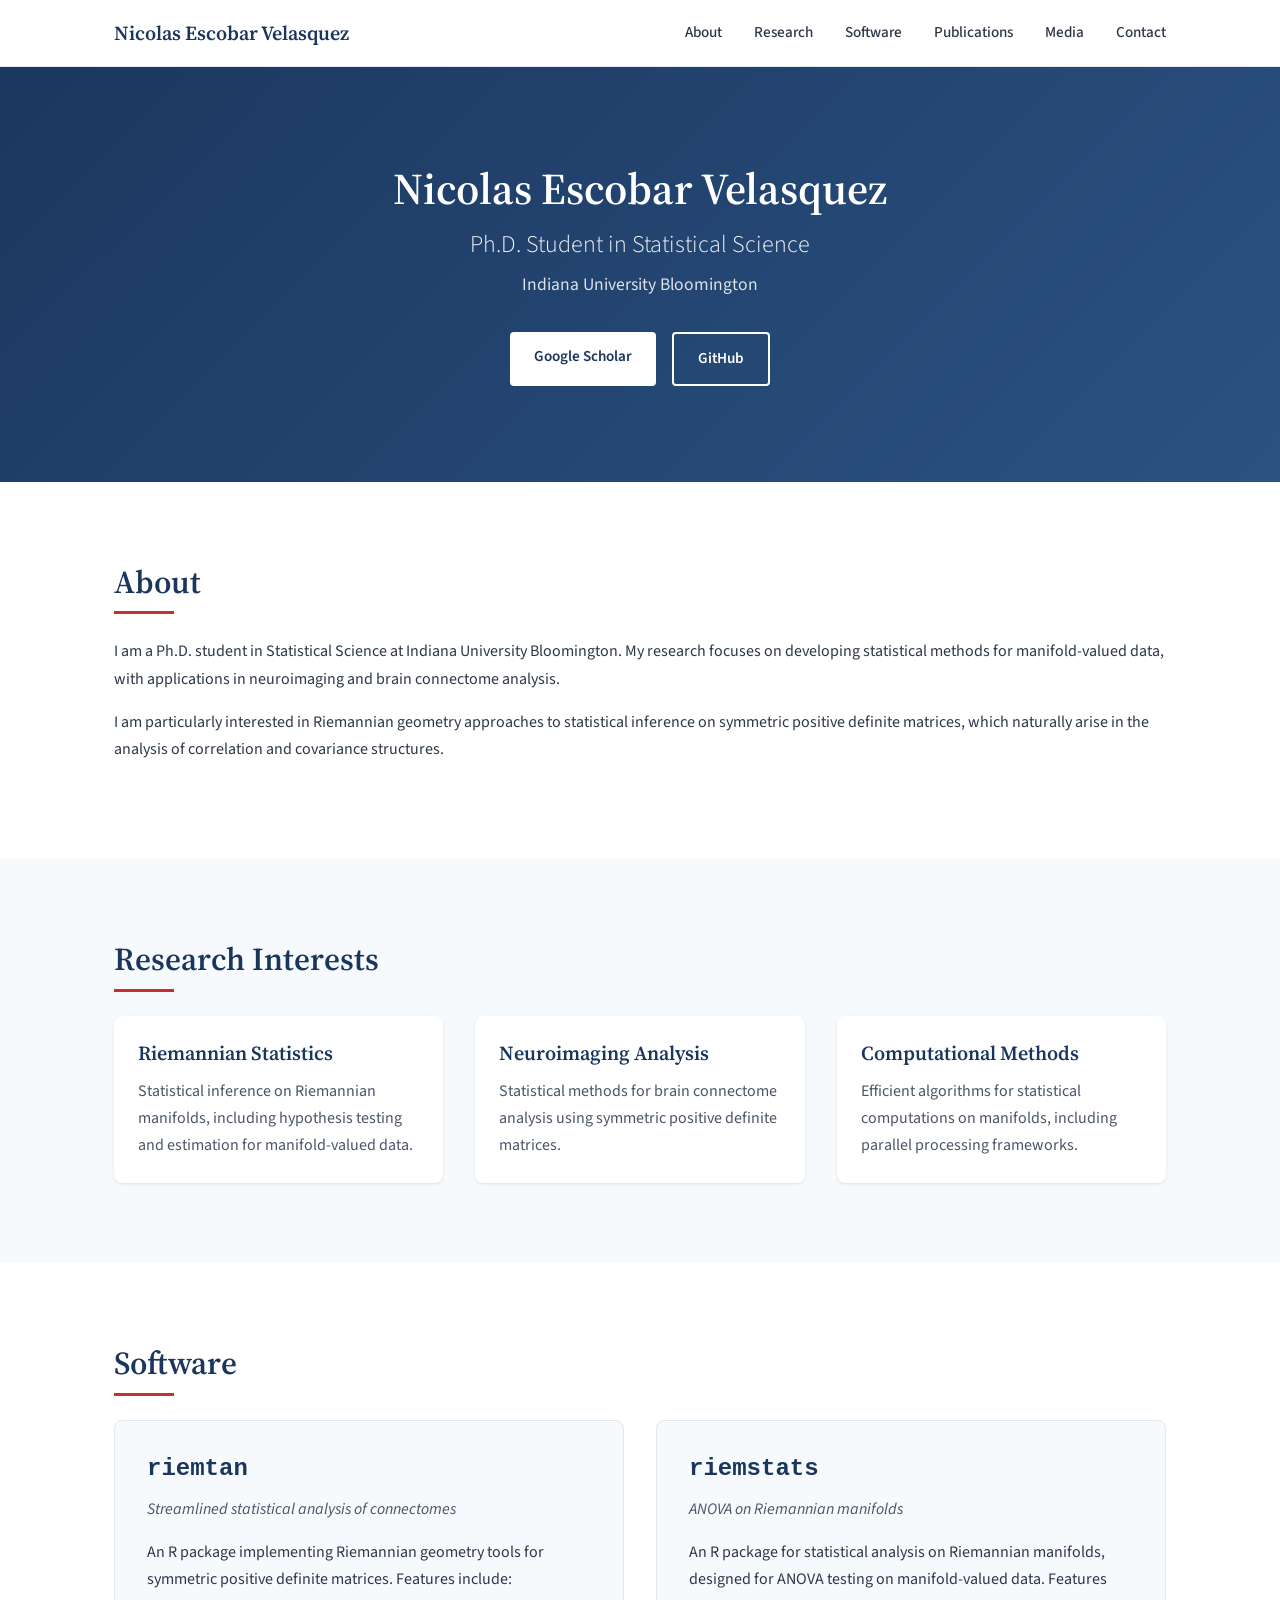
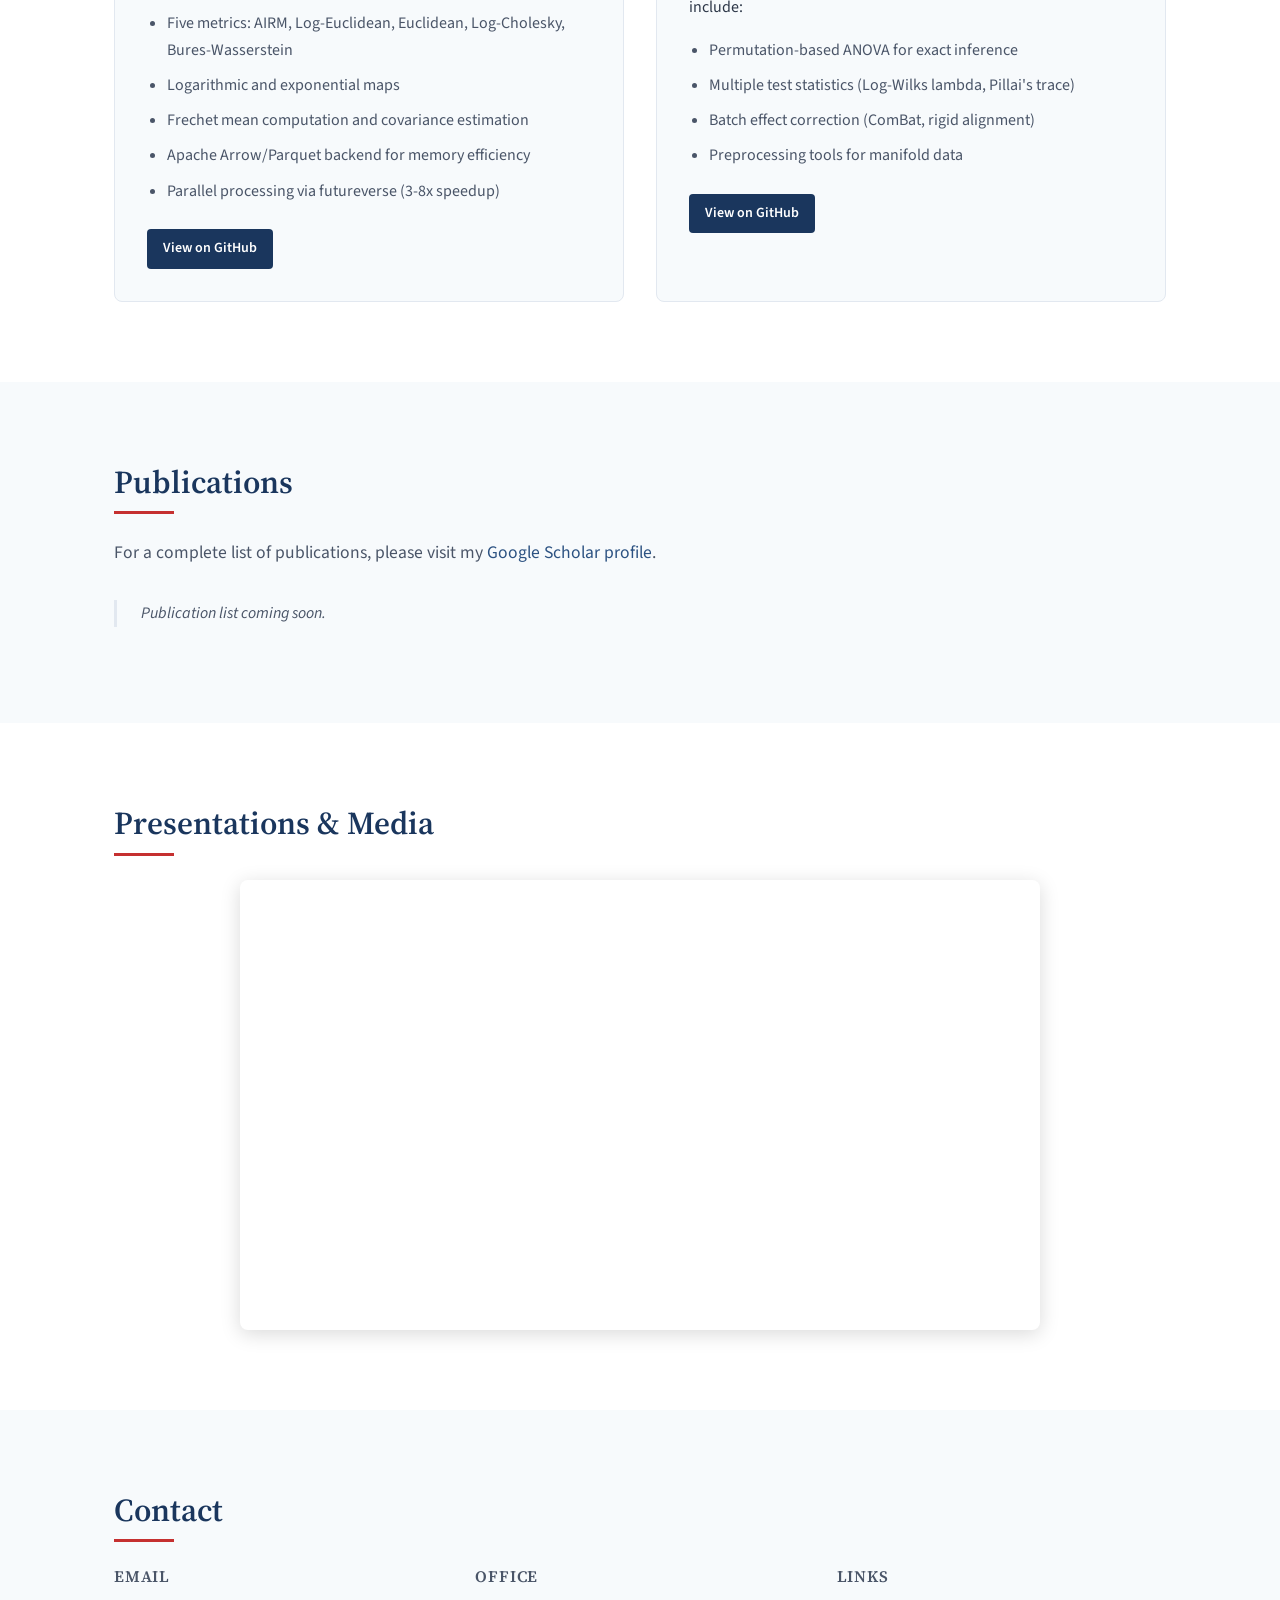
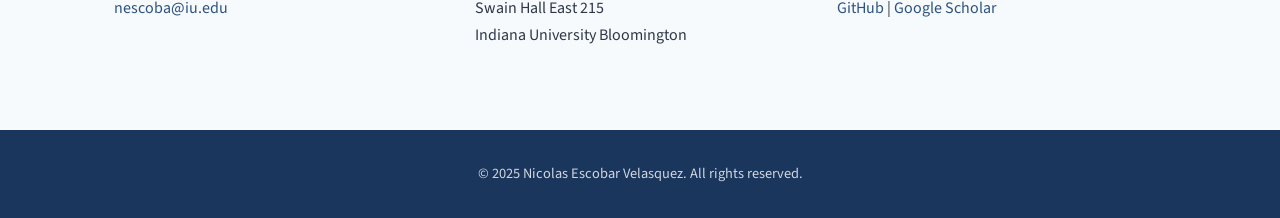
==== commit 661c1632: "Add personal website with professional academic styling - index.html: Main page with About, Research" ====
--- a/index.html
+++ b/index.html
@@ -3,183 +3,157 @@
 <head>
     <meta charset="UTF-8">
     <meta name="viewport" content="width=device-width, initial-scale=1.0">
-    <meta name="description" content="Personal website and portfolio">
-    <title>Nicolas Escobar - Personal Website</title>
-    <link rel="stylesheet" href="css/style.css">
+    <title>Nicolas Escobar Velasquez | Statistics Researcher</title>
+    <link rel="stylesheet" href="styles.css">
     <link rel="preconnect" href="https://fonts.googleapis.com">
     <link rel="preconnect" href="https://fonts.gstatic.com" crossorigin>
-    <link href="https://fonts.googleapis.com/css2?family=Inter:wght@300;400;500;600;700&display=swap" rel="stylesheet">
+    <link href="https://fonts.googleapis.com/css2?family=Source+Sans+Pro:wght@300;400;600;700&family=Source+Serif+Pro:wght@400;600&display=swap" rel="stylesheet">
 </head>
 <body>
-    <!-- Navigation -->
-    <nav class="navbar" id="navbar">
+    <nav class="navbar">
         <div class="nav-container">
-            <a href="#home" class="nav-logo">NE</a>
-            <button class="nav-toggle" id="nav-toggle" aria-label="Toggle navigation">
-                <span></span>
-                <span></span>
-                <span></span>
-            </button>
-            <ul class="nav-menu" id="nav-menu">
-                <li class="nav-item"><a href="#home" class="nav-link">Home</a></li>
-                <li class="nav-item"><a href="#about" class="nav-link">About</a></li>
-                <li class="nav-item"><a href="#projects" class="nav-link">Projects</a></li>
-                <li class="nav-item"><a href="#contact" class="nav-link">Contact</a></li>
+            <a href="#" class="nav-brand">Nicolas Escobar Velasquez</a>
+            <ul class="nav-links">
+                <li><a href="#about">About</a></li>
+                <li><a href="#research">Research</a></li>
+                <li><a href="#software">Software</a></li>
+                <li><a href="#publications">Publications</a></li>
+                <li><a href="#media">Media</a></li>
+                <li><a href="#contact">Contact</a></li>
             </ul>
         </div>
     </nav>
 
-    <!-- Hero Section -->
-    <section id="home" class="hero">
+    <header class="hero">
         <div class="hero-content">
-            <h1 class="hero-title">
-                Hi, I'm <span class="highlight">Nicolas</span>
-            </h1>
-            <p class="hero-subtitle">
-                Welcome to my personal website. I'm passionate about technology, 
-                development, and creating meaningful digital experiences.
-            </p>
-            <div class="hero-buttons">
-                <a href="#projects" class="btn btn-primary">View My Work</a>
-                <a href="#contact" class="btn btn-secondary">Get In Touch</a>
+            <h1>Nicolas Escobar Velasquez</h1>
+            <p class="subtitle">Ph.D. Student in Statistical Science</p>
+            <p class="affiliation">Indiana University Bloomington</p>
+            <div class="hero-links">
+                <a href="https://scholar.google.com/citations?user=PB8JF8cAAAAJ&hl=en" target="_blank" class="btn">Google Scholar</a>
+                <a href="https://github.com/nicoesve" target="_blank" class="btn btn-outline">GitHub</a>
             </div>
         </div>
-        <div class="hero-scroll">
-            <a href="#about" class="scroll-indicator">
-                <span>Scroll Down</span>
-                <svg xmlns="http://www.w3.org/2000/svg" width="24" height="24" viewBox="0 0 24 24" fill="none" stroke="currentColor" stroke-width="2" stroke-linecap="round" stroke-linejoin="round">
-                    <polyline points="6 9 12 15 18 9"></polyline>
-                </svg>
-            </a>
-        </div>
-    </section>
+    </header>
 
-    <!-- About Section -->
-    <section id="about" class="about section">
-        <div class="container">
-            <h2 class="section-title">About Me</h2>
-            <div class="about-content">
-                <div class="about-text">
-                    <p>
-                        I'm a developer who loves building things for the web. 
-                        My journey in tech has been driven by curiosity and a desire 
-                        to solve problems through elegant solutions.
-                    </p>
-                    <p>
-                        When I'm not coding, you can find me exploring new technologies, 
-                        contributing to open source projects, or learning something new.
-                    </p>
-                </div>
-                <div class="skills">
-                    <h3>Skills & Technologies</h3>
-                    <div class="skills-grid">
-                        <div class="skill-item">HTML/CSS</div>
-                        <div class="skill-item">JavaScript</div>
-                        <div class="skill-item">React</div>
-                        <div class="skill-item">Node.js</div>
-                        <div class="skill-item">Python</div>
-                        <div class="skill-item">Git</div>
+    <main>
+        <section id="about" class="section">
+            <div class="container">
+                <h2>About</h2>
+                <p>I am a Ph.D. student in Statistical Science at Indiana University Bloomington. My research focuses on developing statistical methods for manifold-valued data, with applications in neuroimaging and brain connectome analysis.</p>
+                <p>I am particularly interested in Riemannian geometry approaches to statistical inference on symmetric positive definite matrices, which naturally arise in the analysis of correlation and covariance structures.</p>
+            </div>
+        </section>
+
+        <section id="research" class="section section-alt">
+            <div class="container">
+                <h2>Research Interests</h2>
+                <div class="research-grid">
+                    <div class="research-item">
+                        <h3>Riemannian Statistics</h3>
+                        <p>Statistical inference on Riemannian manifolds, including hypothesis testing and estimation for manifold-valued data.</p>
+                    </div>
+                    <div class="research-item">
+                        <h3>Neuroimaging Analysis</h3>
+                        <p>Statistical methods for brain connectome analysis using symmetric positive definite matrices.</p>
+                    </div>
+                    <div class="research-item">
+                        <h3>Computational Methods</h3>
+                        <p>Efficient algorithms for statistical computations on manifolds, including parallel processing frameworks.</p>
                     </div>
                 </div>
             </div>
-        </div>
-    </section>
+        </section>
 
-    <!-- Projects Section -->
-    <section id="projects" class="projects section">
-        <div class="container">
-            <h2 class="section-title">Projects</h2>
-            <div class="projects-grid">
-                <article class="project-card">
-                    <div class="project-content">
-                        <h3 class="project-title">Project One</h3>
-                        <p class="project-description">
-                            A web application showcasing modern development practices 
-                            and responsive design principles.
-                        </p>
-                        <div class="project-tags">
-                            <span class="tag">HTML</span>
-                            <span class="tag">CSS</span>
-                            <span class="tag">JavaScript</span>
-                        </div>
-                        <div class="project-links">
-                            <a href="#" class="project-link">View Project →</a>
-                        </div>
+        <section id="software" class="section">
+            <div class="container">
+                <h2>Software</h2>
+                <div class="software-grid">
+                    <div class="software-card">
+                        <h3>riemtan</h3>
+                        <p class="software-tagline">Streamlined statistical analysis of connectomes</p>
+                        <p>An R package implementing Riemannian geometry tools for symmetric positive definite matrices. Features include:</p>
+                        <ul>
+                            <li>Five metrics: AIRM, Log-Euclidean, Euclidean, Log-Cholesky, Bures-Wasserstein</li>
+                            <li>Logarithmic and exponential maps</li>
+                            <li>Frechet mean computation and covariance estimation</li>
+                            <li>Apache Arrow/Parquet backend for memory efficiency</li>
+                            <li>Parallel processing via futureverse (3-8x speedup)</li>
+                        </ul>
+                        <a href="https://github.com/nicoesve/riemtan" target="_blank" class="btn btn-small">View on GitHub</a>
                     </div>
-                </article>
-                <article class="project-card">
-                    <div class="project-content">
-                        <h3 class="project-title">Project Two</h3>
-                        <p class="project-description">
-                            An innovative solution built with modern frameworks 
-                            and best practices in software development.
-                        </p>
-                        <div class="project-tags">
-                            <span class="tag">React</span>
-                            <span class="tag">Node.js</span>
-                            <span class="tag">MongoDB</span>
-                        </div>
-                        <div class="project-links">
-                            <a href="#" class="project-link">View Project →</a>
-                        </div>
+                    <div class="software-card">
+                        <h3>riemstats</h3>
+                        <p class="software-tagline">ANOVA on Riemannian manifolds</p>
+                        <p>An R package for statistical analysis on Riemannian manifolds, designed for ANOVA testing on manifold-valued data. Features include:</p>
+                        <ul>
+                            <li>Permutation-based ANOVA for exact inference</li>
+                            <li>Multiple test statistics (Log-Wilks lambda, Pillai's trace)</li>
+                            <li>Batch effect correction (ComBat, rigid alignment)</li>
+                            <li>Preprocessing tools for manifold data</li>
+                        </ul>
+                        <a href="https://github.com/nicoesve/riemstats" target="_blank" class="btn btn-small">View on GitHub</a>
                     </div>
-                </article>
-                <article class="project-card">
-                    <div class="project-content">
-                        <h3 class="project-title">Project Three</h3>
-                        <p class="project-description">
-                            A creative project demonstrating problem-solving skills 
-                            and attention to user experience.
-                        </p>
-                        <div class="project-tags">
-                            <span class="tag">Python</span>
-                            <span class="tag">API</span>
-                            <span class="tag">Data</span>
-                        </div>
-                        <div class="project-links">
-                            <a href="#" class="project-link">View Project →</a>
-                        </div>
-                    </div>
-                </article>
-            </div>
-        </div>
-    </section>
-
-    <!-- Contact Section -->
-    <section id="contact" class="contact section">
-        <div class="container">
-            <h2 class="section-title">Get In Touch</h2>
-            <div class="contact-content">
-                <p class="contact-intro">
-                    I'm always interested in hearing about new opportunities, 
-                    collaborations, or just having a chat. Feel free to reach out!
-                </p>
-                <div class="contact-links">
-                    <a href="https://github.com/nicoesve" target="_blank" rel="noopener noreferrer" class="contact-link">
-                        <svg xmlns="http://www.w3.org/2000/svg" width="24" height="24" viewBox="0 0 24 24" fill="currentColor">
-                            <path d="M12 0c-6.626 0-12 5.373-12 12 0 5.302 3.438 9.8 8.207 11.387.599.111.793-.261.793-.577v-2.234c-3.338.726-4.033-1.416-4.033-1.416-.546-1.387-1.333-1.756-1.333-1.756-1.089-.745.083-.729.083-.729 1.205.084 1.839 1.237 1.839 1.237 1.07 1.834 2.807 1.304 3.492.997.107-.775.418-1.305.762-1.604-2.665-.305-5.467-1.334-5.467-5.931 0-1.311.469-2.381 1.236-3.221-.124-.303-.535-1.524.117-3.176 0 0 1.008-.322 3.301 1.23.957-.266 1.983-.399 3.003-.404 1.02.005 2.047.138 3.006.404 2.291-1.552 3.297-1.23 3.297-1.23.653 1.653.242 2.874.118 3.176.77.84 1.235 1.911 1.235 3.221 0 4.609-2.807 5.624-5.479 5.921.43.372.823 1.102.823 2.222v3.293c0 .319.192.694.801.576 4.765-1.589 8.199-6.086 8.199-11.386 0-6.627-5.373-12-12-12z"/>
-                        </svg>
-                        <span>GitHub</span>
-                    </a>
-                    <a href="mailto:contact@example.com" class="contact-link">
-                        <svg xmlns="http://www.w3.org/2000/svg" width="24" height="24" viewBox="0 0 24 24" fill="none" stroke="currentColor" stroke-width="2" stroke-linecap="round" stroke-linejoin="round">
-                            <path d="M4 4h16c1.1 0 2 .9 2 2v12c0 1.1-.9 2-2 2H4c-1.1 0-2-.9-2-2V6c0-1.1.9-2 2-2z"></path>
-                            <polyline points="22,6 12,13 2,6"></polyline>
-                        </svg>
-                        <span>Email</span>
-                    </a>
                 </div>
             </div>
-        </div>
-    </section>
+        </section>
 
-    <!-- Footer -->
-    <footer class="footer">
+        <section id="publications" class="section section-alt">
+            <div class="container">
+                <h2>Publications</h2>
+                <p class="section-note">For a complete list of publications, please visit my <a href="https://scholar.google.com/citations?user=PB8JF8cAAAAJ&hl=en" target="_blank">Google Scholar profile</a>.</p>
+                <div class="publications-list">
+                    <!-- Add publications here as they become available -->
+                    <p class="placeholder-text">Publication list coming soon.</p>
+                </div>
+            </div>
+        </section>
+
+        <section id="media" class="section">
+            <div class="container">
+                <h2>Presentations & Media</h2>
+                <div class="media-content">
+                    <div class="video-container">
+                        <iframe
+                            src="https://www.youtube.com/embed/FeeSp4NfXMc"
+                            title="Research Presentation"
+                            frameborder="0"
+                            allow="accelerometer; autoplay; clipboard-write; encrypted-media; gyroscope; picture-in-picture"
+                            allowfullscreen>
+                        </iframe>
+                    </div>
+                </div>
+            </div>
+        </section>
+
+        <section id="contact" class="section section-alt">
+            <div class="container">
+                <h2>Contact</h2>
+                <div class="contact-info">
+                    <div class="contact-item">
+                        <h3>Email</h3>
+                        <p><a href="mailto:nescoba@iu.edu">nescoba@iu.edu</a></p>
+                    </div>
+                    <div class="contact-item">
+                        <h3>Office</h3>
+                        <p>Swain Hall East 215<br>Indiana University Bloomington</p>
+                    </div>
+                    <div class="contact-item">
+                        <h3>Links</h3>
+                        <p>
+                            <a href="https://github.com/nicoesve" target="_blank">GitHub</a> |
+                            <a href="https://scholar.google.com/citations?user=PB8JF8cAAAAJ&hl=en" target="_blank">Google Scholar</a>
+                        </p>
+                    </div>
+                </div>
+            </div>
+        </section>
+    </main>
+
+    <footer>
         <div class="container">
-            <p>&copy; <span id="year"></span> Nicolas Escobar. All rights reserved.</p>
+            <p>&copy; 2025 Nicolas Escobar Velasquez. All rights reserved.</p>
         </div>
     </footer>
-
-    <script src="js/main.js"></script>
 </body>
 </html>
--- a/styles.css
+++ b/styles.css
@@ -0,0 +1,426 @@
+/* Reset and Base Styles */
+*, *::before, *::after {
+    box-sizing: border-box;
+    margin: 0;
+    padding: 0;
+}
+
+:root {
+    --color-primary: #1a365d;
+    --color-primary-light: #2c5282;
+    --color-accent: #c53030;
+    --color-text: #2d3748;
+    --color-text-light: #4a5568;
+    --color-bg: #ffffff;
+    --color-bg-alt: #f7fafc;
+    --color-border: #e2e8f0;
+    --font-sans: 'Source Sans Pro', -apple-system, BlinkMacSystemFont, 'Segoe UI', Roboto, sans-serif;
+    --font-serif: 'Source Serif Pro', Georgia, 'Times New Roman', serif;
+    --max-width: 1100px;
+    --transition: 0.2s ease;
+}
+
+html {
+    scroll-behavior: smooth;
+}
+
+body {
+    font-family: var(--font-sans);
+    font-size: 16px;
+    line-height: 1.7;
+    color: var(--color-text);
+    background-color: var(--color-bg);
+}
+
+/* Typography */
+h1, h2, h3, h4 {
+    font-family: var(--font-serif);
+    font-weight: 600;
+    line-height: 1.3;
+    color: var(--color-primary);
+}
+
+h1 {
+    font-size: 2.75rem;
+}
+
+h2 {
+    font-size: 2rem;
+    margin-bottom: 1.5rem;
+    position: relative;
+}
+
+h2::after {
+    content: '';
+    display: block;
+    width: 60px;
+    height: 3px;
+    background-color: var(--color-accent);
+    margin-top: 0.5rem;
+}
+
+h3 {
+    font-size: 1.25rem;
+    margin-bottom: 0.75rem;
+}
+
+p {
+    margin-bottom: 1rem;
+}
+
+a {
+    color: var(--color-primary-light);
+    text-decoration: none;
+    transition: color var(--transition);
+}
+
+a:hover {
+    color: var(--color-accent);
+}
+
+/* Layout */
+.container {
+    max-width: var(--max-width);
+    margin: 0 auto;
+    padding: 0 1.5rem;
+}
+
+.section {
+    padding: 5rem 0;
+}
+
+.section-alt {
+    background-color: var(--color-bg-alt);
+}
+
+/* Navigation */
+.navbar {
+    position: fixed;
+    top: 0;
+    left: 0;
+    right: 0;
+    background-color: var(--color-bg);
+    border-bottom: 1px solid var(--color-border);
+    z-index: 1000;
+    padding: 1rem 0;
+}
+
+.nav-container {
+    max-width: var(--max-width);
+    margin: 0 auto;
+    padding: 0 1.5rem;
+    display: flex;
+    justify-content: space-between;
+    align-items: center;
+}
+
+.nav-brand {
+    font-family: var(--font-serif);
+    font-size: 1.25rem;
+    font-weight: 600;
+    color: var(--color-primary);
+}
+
+.nav-links {
+    display: flex;
+    list-style: none;
+    gap: 2rem;
+}
+
+.nav-links a {
+    color: var(--color-text);
+    font-size: 0.95rem;
+    font-weight: 500;
+    transition: color var(--transition);
+}
+
+.nav-links a:hover {
+    color: var(--color-primary);
+}
+
+/* Hero Section */
+.hero {
+    background: linear-gradient(135deg, var(--color-primary) 0%, var(--color-primary-light) 100%);
+    color: white;
+    padding: 10rem 1.5rem 6rem;
+    text-align: center;
+}
+
+.hero-content {
+    max-width: 700px;
+    margin: 0 auto;
+}
+
+.hero h1 {
+    color: white;
+    margin-bottom: 0.5rem;
+}
+
+.subtitle {
+    font-size: 1.5rem;
+    font-weight: 300;
+    margin-bottom: 0.25rem;
+    opacity: 0.95;
+}
+
+.affiliation {
+    font-size: 1.1rem;
+    opacity: 0.85;
+    margin-bottom: 2rem;
+}
+
+.hero-links {
+    display: flex;
+    gap: 1rem;
+    justify-content: center;
+    flex-wrap: wrap;
+}
+
+/* Buttons */
+.btn {
+    display: inline-block;
+    padding: 0.75rem 1.5rem;
+    border-radius: 4px;
+    font-weight: 600;
+    font-size: 0.95rem;
+    transition: all var(--transition);
+    cursor: pointer;
+    background-color: white;
+    color: var(--color-primary);
+}
+
+.btn:hover {
+    background-color: var(--color-bg-alt);
+    color: var(--color-primary);
+    transform: translateY(-1px);
+}
+
+.btn-outline {
+    background-color: transparent;
+    border: 2px solid white;
+    color: white;
+}
+
+.btn-outline:hover {
+    background-color: white;
+    color: var(--color-primary);
+}
+
+.btn-small {
+    padding: 0.5rem 1rem;
+    font-size: 0.875rem;
+    background-color: var(--color-primary);
+    color: white;
+}
+
+.btn-small:hover {
+    background-color: var(--color-primary-light);
+    color: white;
+}
+
+/* Research Grid */
+.research-grid {
+    display: grid;
+    grid-template-columns: repeat(auto-fit, minmax(280px, 1fr));
+    gap: 2rem;
+}
+
+.research-item {
+    padding: 1.5rem;
+    background-color: white;
+    border-radius: 8px;
+    box-shadow: 0 1px 3px rgba(0, 0, 0, 0.1);
+}
+
+.research-item h3 {
+    color: var(--color-primary);
+}
+
+.research-item p {
+    color: var(--color-text-light);
+    margin-bottom: 0;
+}
+
+/* Software Cards */
+.software-grid {
+    display: grid;
+    grid-template-columns: repeat(auto-fit, minmax(350px, 1fr));
+    gap: 2rem;
+}
+
+.software-card {
+    background-color: var(--color-bg-alt);
+    border: 1px solid var(--color-border);
+    border-radius: 8px;
+    padding: 2rem;
+}
+
+.software-card h3 {
+    font-family: 'Courier New', monospace;
+    font-size: 1.5rem;
+    color: var(--color-primary);
+}
+
+.software-tagline {
+    font-style: italic;
+    color: var(--color-text-light);
+    margin-bottom: 1rem;
+}
+
+.software-card ul {
+    margin: 1rem 0 1.5rem 1.25rem;
+    color: var(--color-text-light);
+}
+
+.software-card li {
+    margin-bottom: 0.5rem;
+}
+
+/* Publications */
+.section-note {
+    font-size: 1.1rem;
+    color: var(--color-text-light);
+    margin-bottom: 2rem;
+}
+
+.publications-list {
+    border-left: 3px solid var(--color-border);
+    padding-left: 1.5rem;
+}
+
+.publication-item {
+    margin-bottom: 1.5rem;
+    padding-bottom: 1.5rem;
+    border-bottom: 1px solid var(--color-border);
+}
+
+.publication-item:last-child {
+    border-bottom: none;
+}
+
+.publication-title {
+    font-weight: 600;
+    color: var(--color-primary);
+    margin-bottom: 0.25rem;
+}
+
+.publication-authors {
+    color: var(--color-text-light);
+    font-size: 0.95rem;
+}
+
+.publication-venue {
+    font-style: italic;
+    color: var(--color-text-light);
+    font-size: 0.9rem;
+}
+
+.placeholder-text {
+    color: var(--color-text-light);
+    font-style: italic;
+}
+
+/* Media Section */
+.media-content {
+    max-width: 800px;
+    margin: 0 auto;
+}
+
+.video-container {
+    position: relative;
+    padding-bottom: 56.25%;
+    height: 0;
+    overflow: hidden;
+    border-radius: 8px;
+    box-shadow: 0 4px 20px rgba(0, 0, 0, 0.15);
+}
+
+.video-container iframe {
+    position: absolute;
+    top: 0;
+    left: 0;
+    width: 100%;
+    height: 100%;
+}
+
+/* Contact Section */
+.contact-info {
+    display: grid;
+    grid-template-columns: repeat(auto-fit, minmax(200px, 1fr));
+    gap: 2rem;
+}
+
+.contact-item h3 {
+    font-size: 1rem;
+    text-transform: uppercase;
+    letter-spacing: 0.05em;
+    color: var(--color-text-light);
+    margin-bottom: 0.5rem;
+}
+
+.contact-item p {
+    margin-bottom: 0;
+}
+
+/* Footer */
+footer {
+    background-color: var(--color-primary);
+    color: white;
+    padding: 2rem 0;
+    text-align: center;
+}
+
+footer p {
+    margin: 0;
+    opacity: 0.8;
+    font-size: 0.9rem;
+}
+
+/* Responsive Design */
+@media (max-width: 768px) {
+    h1 {
+        font-size: 2rem;
+    }
+
+    h2 {
+        font-size: 1.5rem;
+    }
+
+    .subtitle {
+        font-size: 1.25rem;
+    }
+
+    .nav-links {
+        display: none;
+    }
+
+    .hero {
+        padding: 8rem 1.5rem 4rem;
+    }
+
+    .section {
+        padding: 3rem 0;
+    }
+
+    .software-grid {
+        grid-template-columns: 1fr;
+    }
+
+    .contact-info {
+        grid-template-columns: 1fr;
+        text-align: center;
+    }
+}
+
+@media (max-width: 480px) {
+    .hero-links {
+        flex-direction: column;
+        align-items: center;
+    }
+
+    .btn {
+        width: 100%;
+        max-width: 250px;
+        text-align: center;
+    }
+}
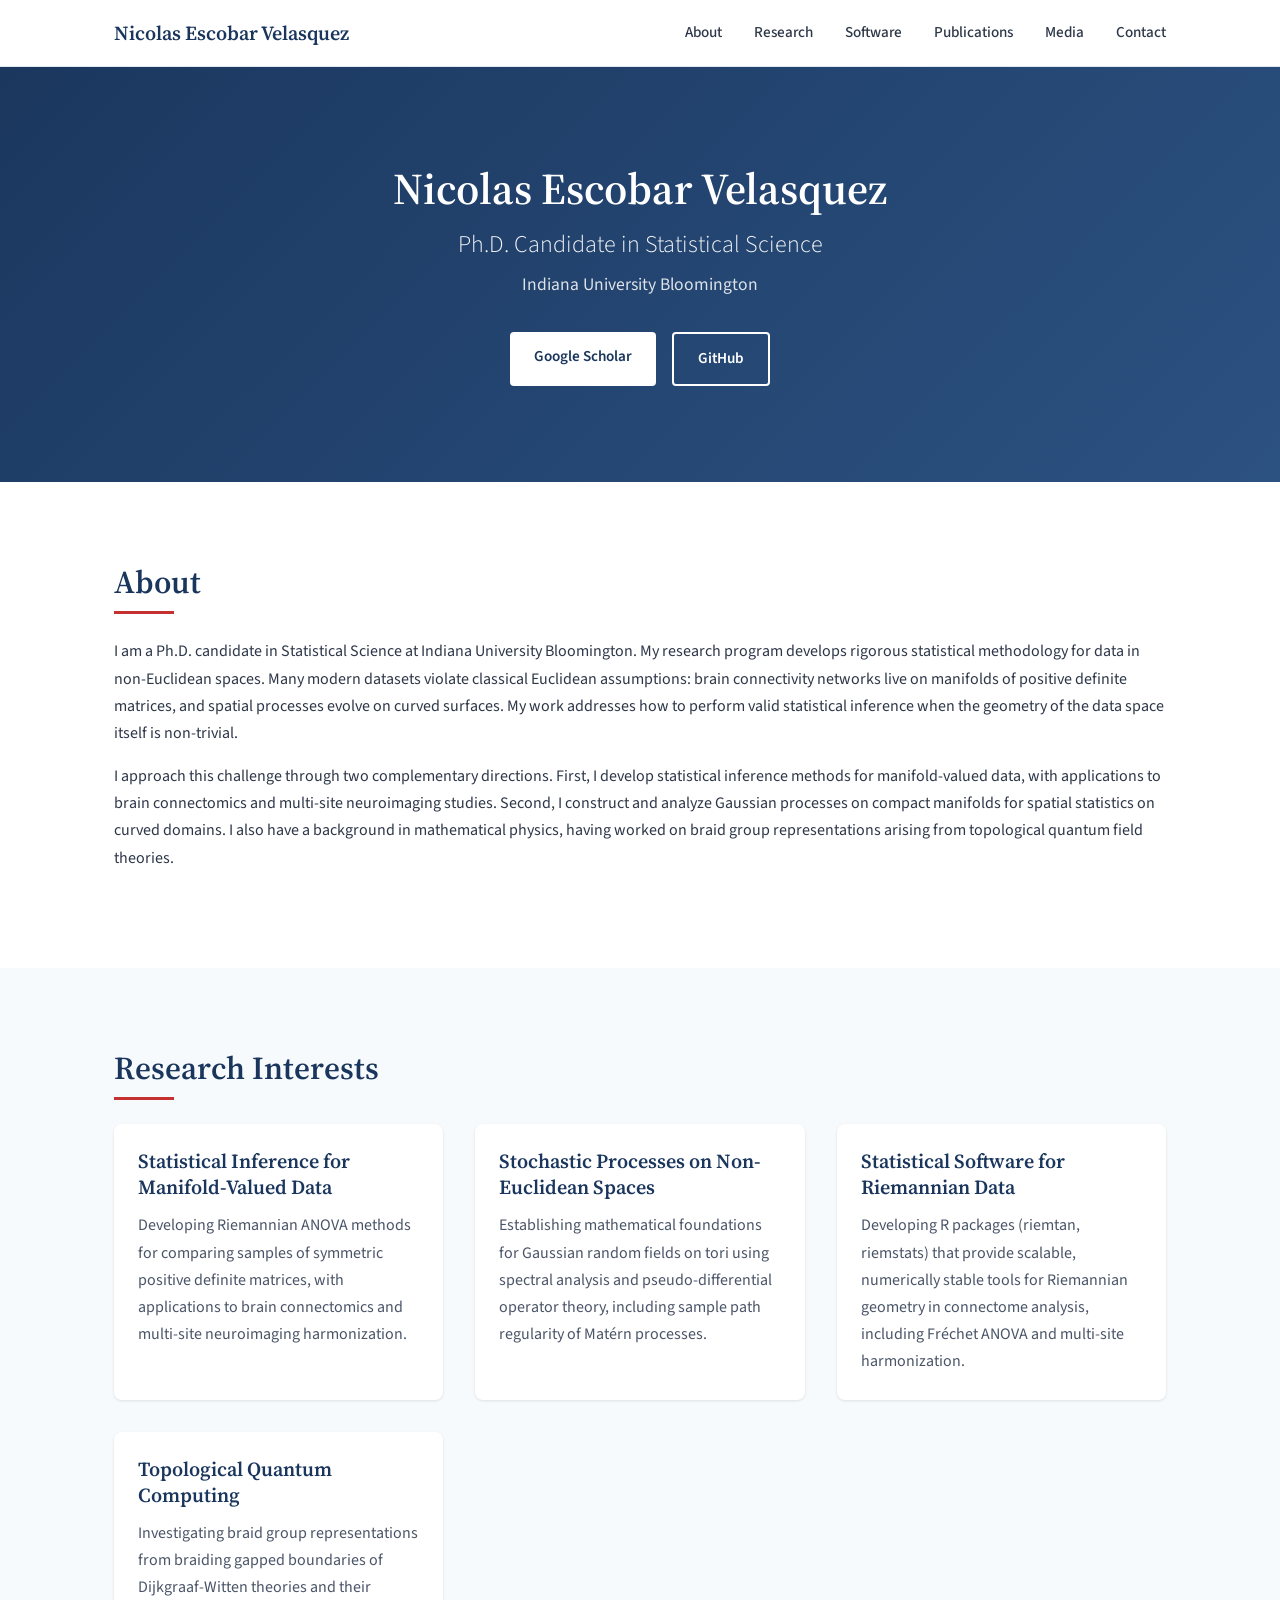
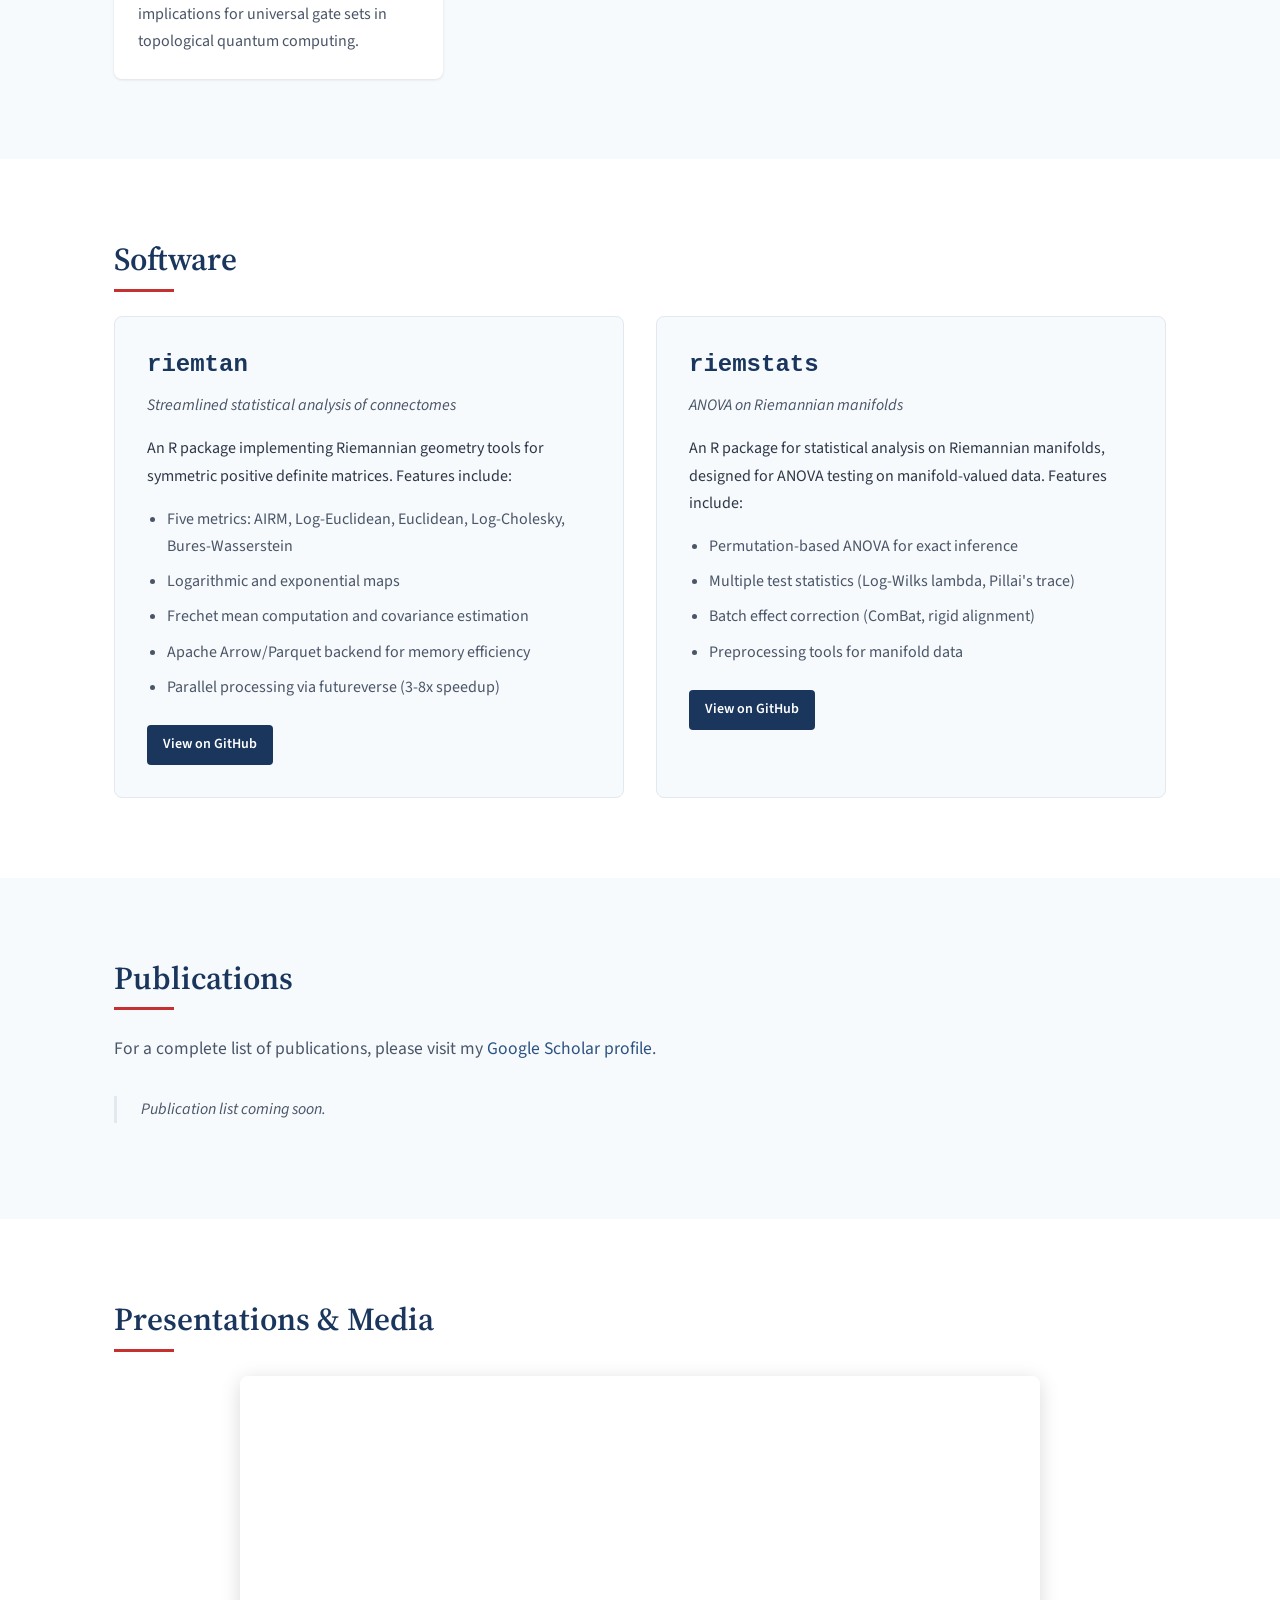
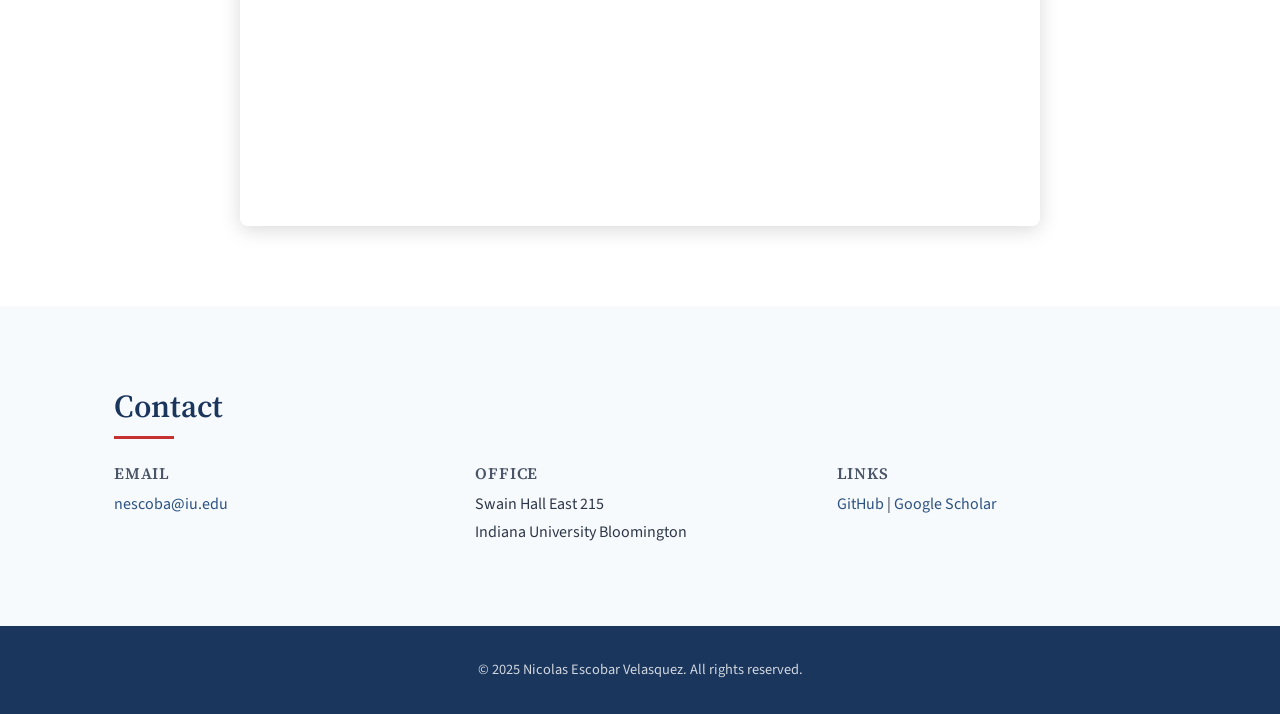
==== commit 8bae7c8d: "Update About and Research Interests sections - Expand About section with research program overview -" ====
--- a/index.html
+++ b/index.html
@@ -27,7 +27,7 @@
     <header class="hero">
         <div class="hero-content">
             <h1>Nicolas Escobar Velasquez</h1>
-            <p class="subtitle">Ph.D. Student in Statistical Science</p>
+            <p class="subtitle">Ph.D. Candidate in Statistical Science</p>
             <p class="affiliation">Indiana University Bloomington</p>
             <div class="hero-links">
                 <a href="https://scholar.google.com/citations?user=PB8JF8cAAAAJ&hl=en" target="_blank" class="btn">Google Scholar</a>
@@ -40,8 +40,8 @@
         <section id="about" class="section">
             <div class="container">
                 <h2>About</h2>
-                <p>I am a Ph.D. student in Statistical Science at Indiana University Bloomington. My research focuses on developing statistical methods for manifold-valued data, with applications in neuroimaging and brain connectome analysis.</p>
-                <p>I am particularly interested in Riemannian geometry approaches to statistical inference on symmetric positive definite matrices, which naturally arise in the analysis of correlation and covariance structures.</p>
+                <p>I am a Ph.D. candidate in Statistical Science at Indiana University Bloomington. My research program develops rigorous statistical methodology for data in non-Euclidean spaces. Many modern datasets violate classical Euclidean assumptions: brain connectivity networks live on manifolds of positive definite matrices, and spatial processes evolve on curved surfaces. My work addresses how to perform valid statistical inference when the geometry of the data space itself is non-trivial.</p>
+                <p>I approach this challenge through two complementary directions. First, I develop statistical inference methods for manifold-valued data, with applications to brain connectomics and multi-site neuroimaging studies. Second, I construct and analyze Gaussian processes on compact manifolds for spatial statistics on curved domains. I also have a background in mathematical physics, having worked on braid group representations arising from topological quantum field theories.</p>
             </div>
         </section>
 
@@ -50,16 +50,20 @@
                 <h2>Research Interests</h2>
                 <div class="research-grid">
                     <div class="research-item">
-                        <h3>Riemannian Statistics</h3>
-                        <p>Statistical inference on Riemannian manifolds, including hypothesis testing and estimation for manifold-valued data.</p>
+                        <h3>Statistical Inference for Manifold-Valued Data</h3>
+                        <p>Developing Riemannian ANOVA methods for comparing samples of symmetric positive definite matrices, with applications to brain connectomics and multi-site neuroimaging harmonization.</p>
                     </div>
                     <div class="research-item">
-                        <h3>Neuroimaging Analysis</h3>
-                        <p>Statistical methods for brain connectome analysis using symmetric positive definite matrices.</p>
+                        <h3>Stochastic Processes on Non-Euclidean Spaces</h3>
+                        <p>Establishing mathematical foundations for Gaussian random fields on tori using spectral analysis and pseudo-differential operator theory, including sample path regularity of Matérn processes.</p>
                     </div>
                     <div class="research-item">
-                        <h3>Computational Methods</h3>
-                        <p>Efficient algorithms for statistical computations on manifolds, including parallel processing frameworks.</p>
+                        <h3>Statistical Software for Riemannian Data</h3>
+                        <p>Developing R packages (riemtan, riemstats) that provide scalable, numerically stable tools for Riemannian geometry in connectome analysis, including Fréchet ANOVA and multi-site harmonization.</p>
+                    </div>
+                    <div class="research-item">
+                        <h3>Topological Quantum Computing</h3>
+                        <p>Investigating braid group representations from braiding gapped boundaries of Dijkgraaf-Witten theories and their implications for universal gate sets in topological quantum computing.</p>
                     </div>
                 </div>
             </div>
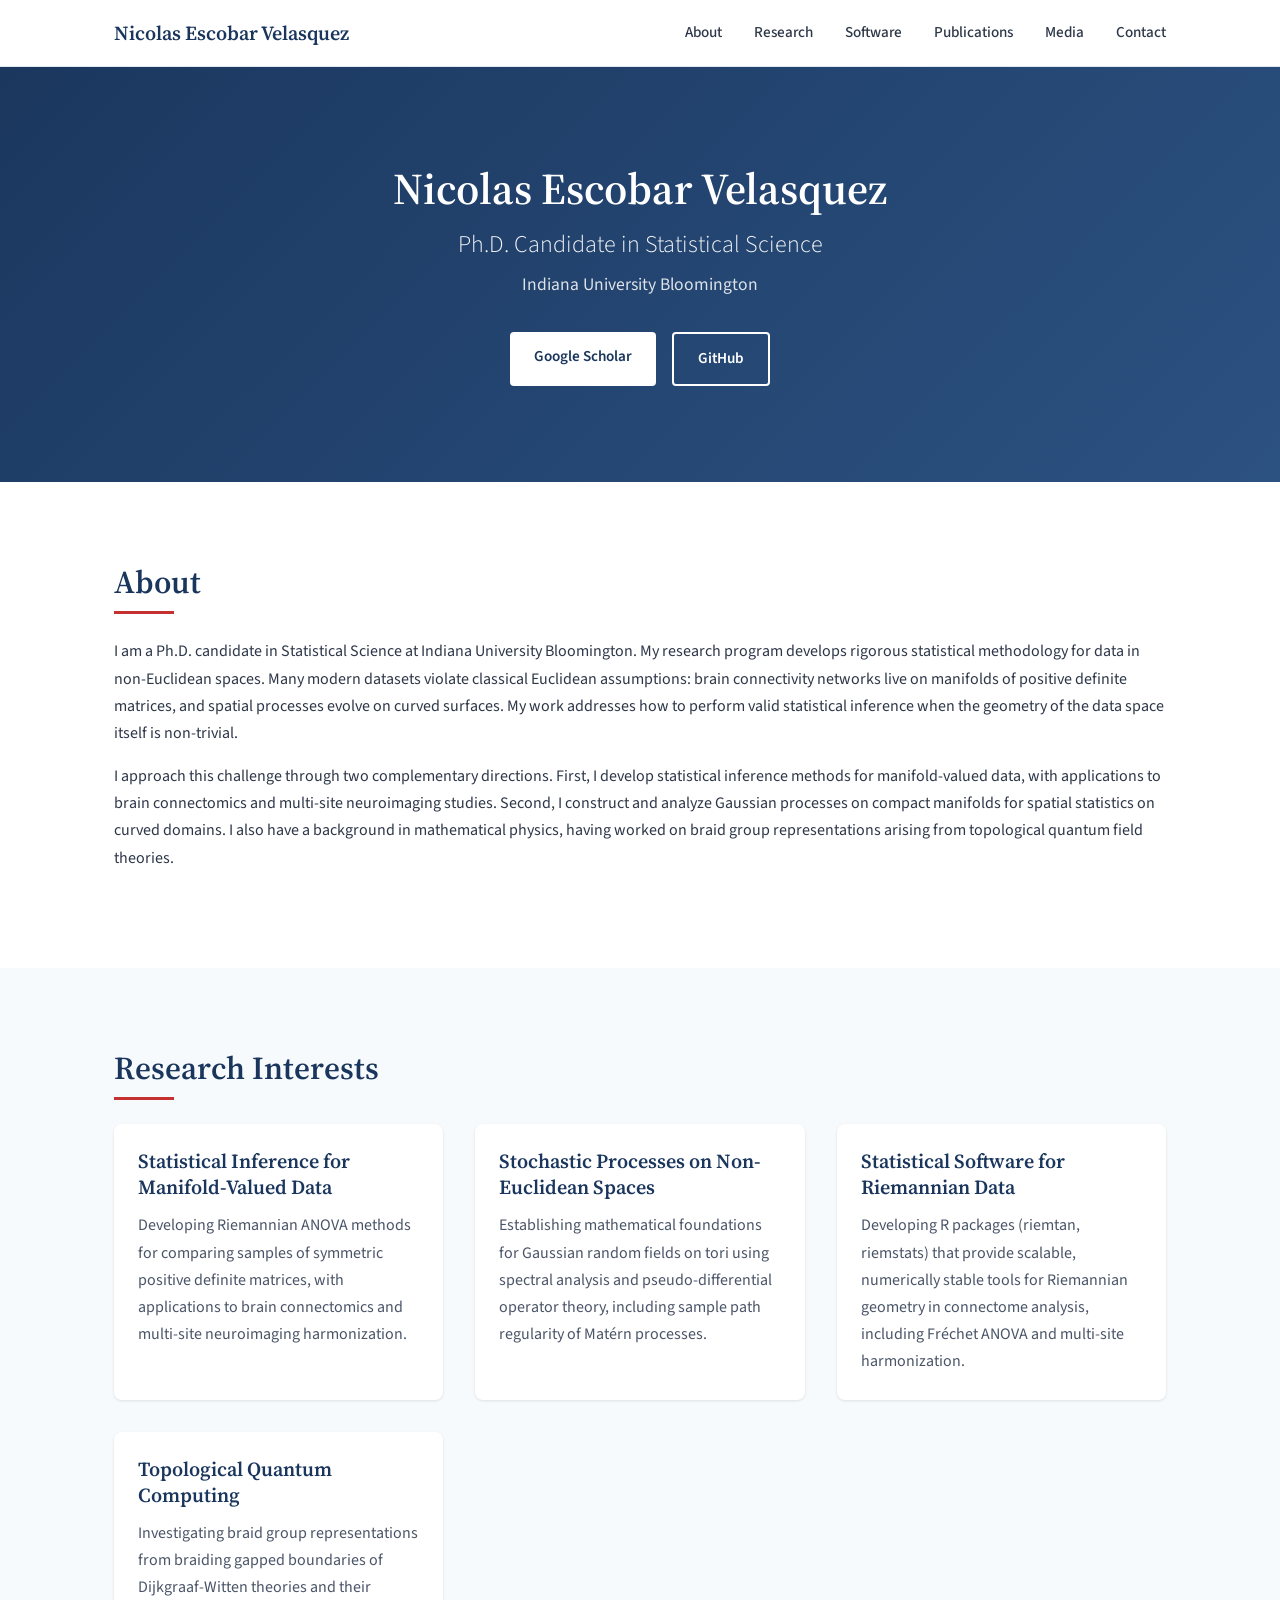
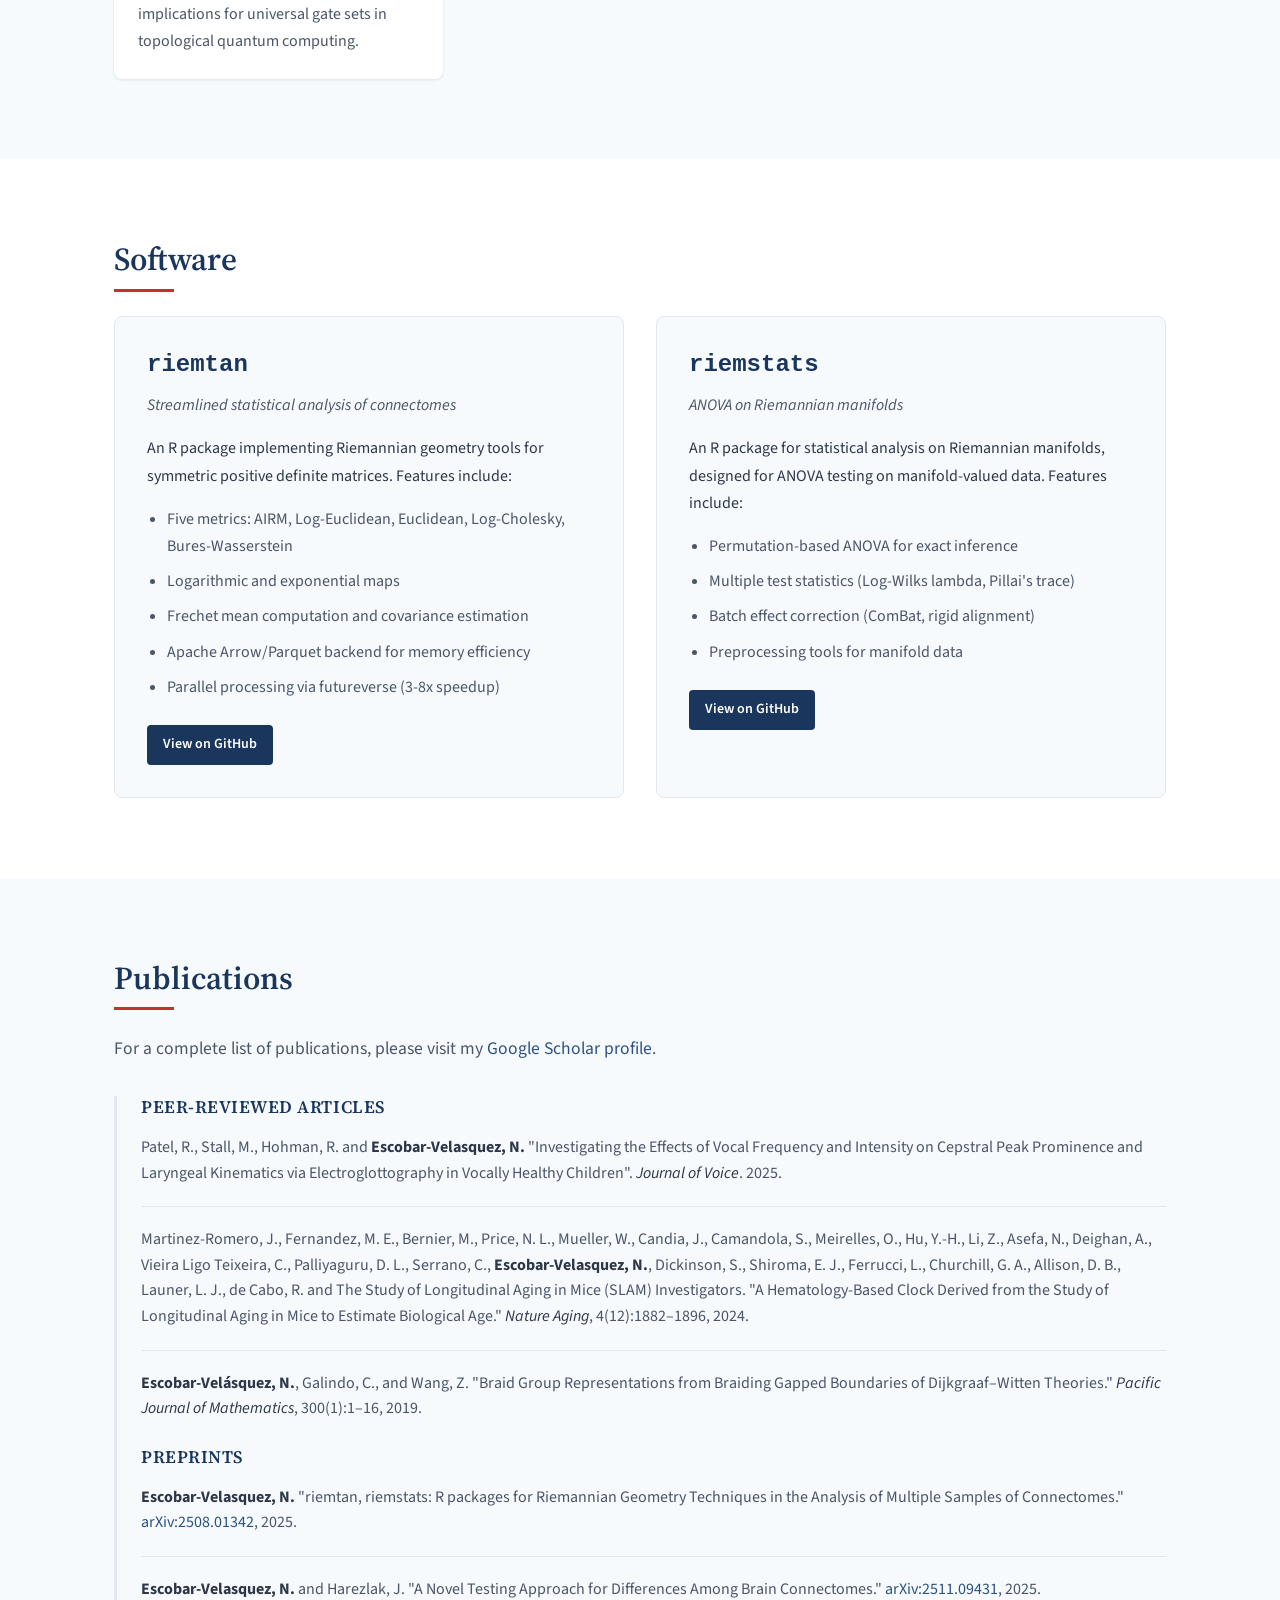
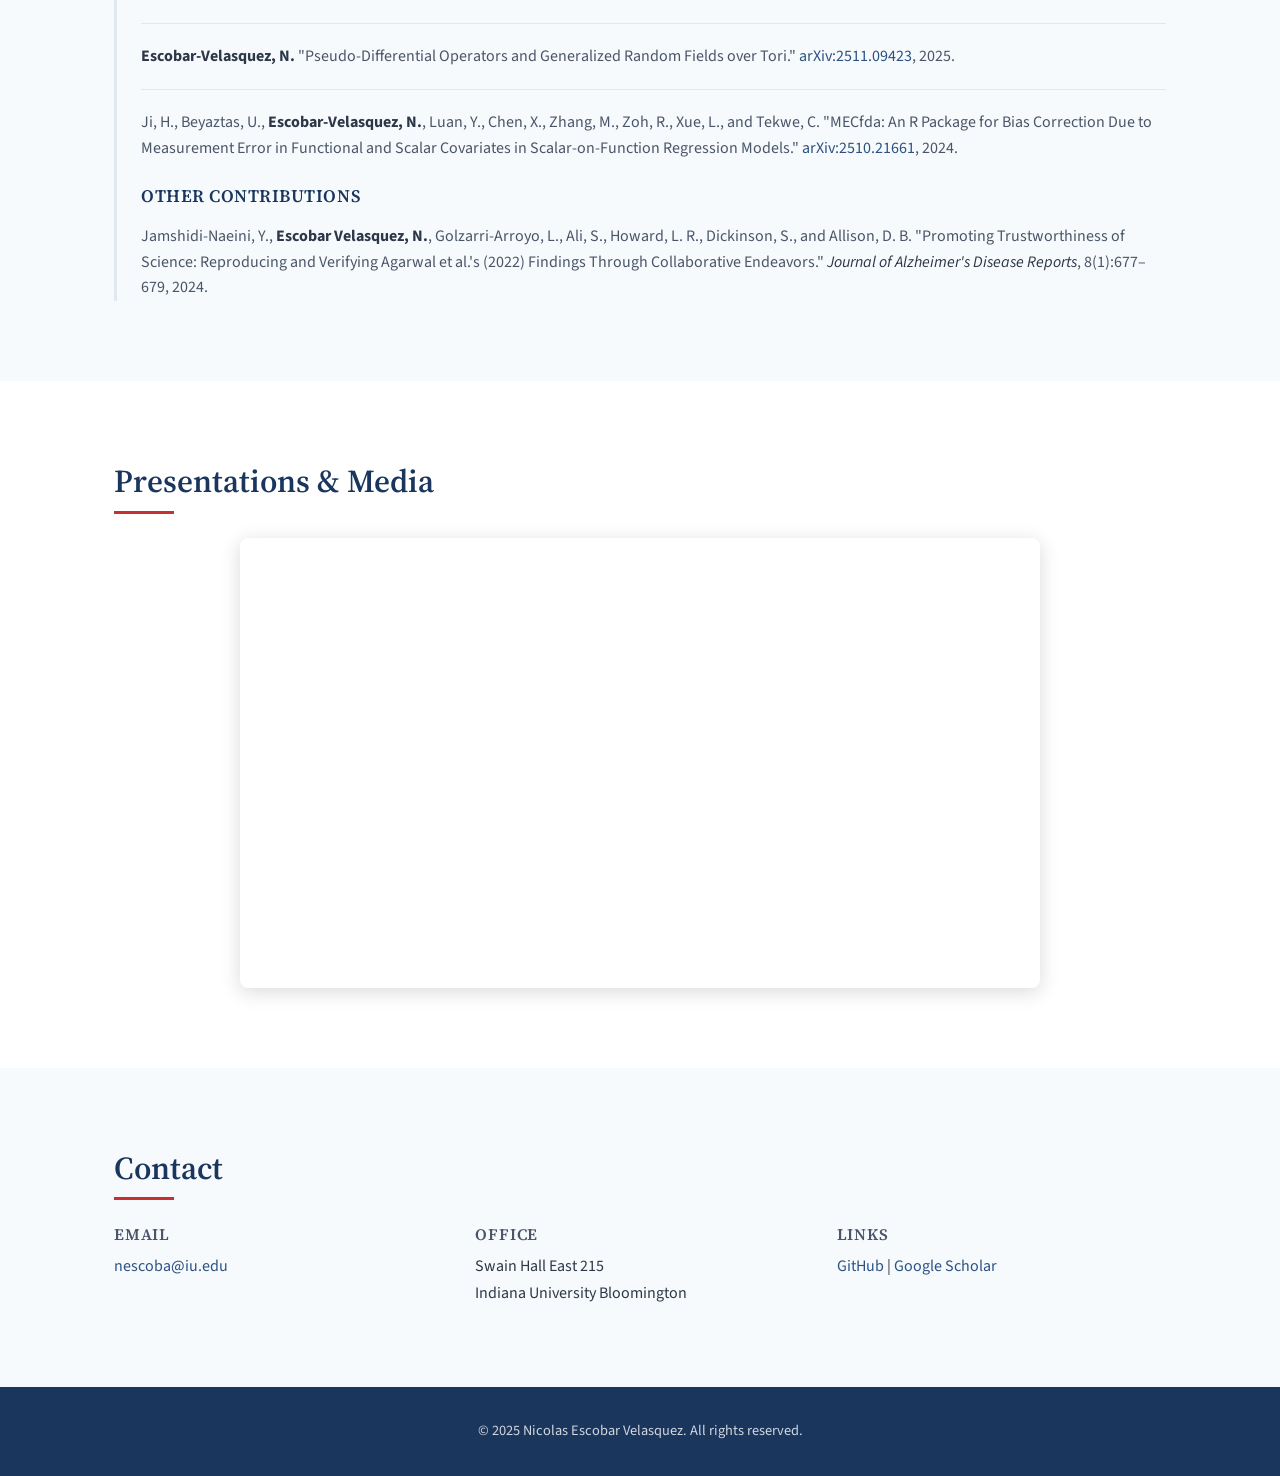
==== commit 08d5552d: "Add publications section with peer-reviewed articles, preprints, and other contributions Populated t" ====
--- a/index.html
+++ b/index.html
@@ -107,8 +107,25 @@
                 <h2>Publications</h2>
                 <p class="section-note">For a complete list of publications, please visit my <a href="https://scholar.google.com/citations?user=PB8JF8cAAAAJ&hl=en" target="_blank">Google Scholar profile</a>.</p>
                 <div class="publications-list">
-                    <!-- Add publications here as they become available -->
-                    <p class="placeholder-text">Publication list coming soon.</p>
+                    <h3>Peer-Reviewed Articles</h3>
+                    <ul class="publication-items">
+                        <li>Patel, R., Stall, M., Hohman, R. and <strong>Escobar-Velasquez, N.</strong> "Investigating the Effects of Vocal Frequency and Intensity on Cepstral Peak Prominence and Laryngeal Kinematics via Electroglottography in Vocally Healthy Children". <em>Journal of Voice</em>. 2025.</li>
+                        <li>Martinez-Romero, J., Fernandez, M. E., Bernier, M., Price, N. L., Mueller, W., Candia, J., Camandola, S., Meirelles, O., Hu, Y.-H., Li, Z., Asefa, N., Deighan, A., Vieira Ligo Teixeira, C., Palliyaguru, D. L., Serrano, C., <strong>Escobar-Velasquez, N.</strong>, Dickinson, S., Shiroma, E. J., Ferrucci, L., Churchill, G. A., Allison, D. B., Launer, L. J., de Cabo, R. and The Study of Longitudinal Aging in Mice (SLAM) Investigators. "A Hematology-Based Clock Derived from the Study of Longitudinal Aging in Mice to Estimate Biological Age." <em>Nature Aging</em>, 4(12):1882–1896, 2024.</li>
+                        <li><strong>Escobar-Velásquez, N.</strong>, Galindo, C., and Wang, Z. "Braid Group Representations from Braiding Gapped Boundaries of Dijkgraaf–Witten Theories." <em>Pacific Journal of Mathematics</em>, 300(1):1–16, 2019.</li>
+                    </ul>
+
+                    <h3>Preprints</h3>
+                    <ul class="publication-items">
+                        <li><strong>Escobar-Velasquez, N.</strong> "riemtan, riemstats: R packages for Riemannian Geometry Techniques in the Analysis of Multiple Samples of Connectomes." <a href="https://arxiv.org/abs/2508.01342" target="_blank">arXiv:2508.01342</a>, 2025.</li>
+                        <li><strong>Escobar-Velasquez, N.</strong> and Harezlak, J. "A Novel Testing Approach for Differences Among Brain Connectomes." <a href="https://arxiv.org/abs/2511.09431" target="_blank">arXiv:2511.09431</a>, 2025.</li>
+                        <li><strong>Escobar-Velasquez, N.</strong> "Pseudo-Differential Operators and Generalized Random Fields over Tori." <a href="https://arxiv.org/abs/2511.09423" target="_blank">arXiv:2511.09423</a>, 2025.</li>
+                        <li>Ji, H., Beyaztas, U., <strong>Escobar-Velasquez, N.</strong>, Luan, Y., Chen, X., Zhang, M., Zoh, R., Xue, L., and Tekwe, C. "MECfda: An R Package for Bias Correction Due to Measurement Error in Functional and Scalar Covariates in Scalar-on-Function Regression Models." <a href="https://arxiv.org/abs/2510.21661" target="_blank">arXiv:2510.21661</a>, 2024.</li>
+                    </ul>
+
+                    <h3>Other Contributions</h3>
+                    <ul class="publication-items">
+                        <li>Jamshidi-Naeini, Y., <strong>Escobar Velasquez, N.</strong>, Golzarri-Arroyo, L., Ali, S., Howard, L. R., Dickinson, S., and Allison, D. B. "Promoting Trustworthiness of Science: Reproducing and Verifying Agarwal et al.'s (2022) Findings Through Collaborative Endeavors." <em>Journal of Alzheimer's Disease Reports</em>, 8(1):677–679, 2024.</li>
+                    </ul>
                 </div>
             </div>
         </section>
--- a/styles.css
+++ b/styles.css
@@ -320,6 +320,47 @@
     font-style: italic;
 }
 
+.publications-list h3 {
+    font-size: 1.1rem;
+    color: var(--color-primary);
+    margin-top: 1.5rem;
+    margin-bottom: 1rem;
+    text-transform: uppercase;
+    letter-spacing: 0.03em;
+}
+
+.publications-list h3:first-child {
+    margin-top: 0;
+}
+
+.publication-items {
+    list-style: none;
+    margin: 0;
+    padding: 0;
+}
+
+.publication-items li {
+    margin-bottom: 1.25rem;
+    padding-bottom: 1.25rem;
+    border-bottom: 1px solid var(--color-border);
+    line-height: 1.6;
+    color: var(--color-text-light);
+}
+
+.publication-items li:last-child {
+    border-bottom: none;
+    margin-bottom: 0;
+    padding-bottom: 0;
+}
+
+.publication-items strong {
+    color: var(--color-text);
+}
+
+.publication-items em {
+    color: var(--color-text);
+}
+
 /* Media Section */
 .media-content {
     max-width: 800px;
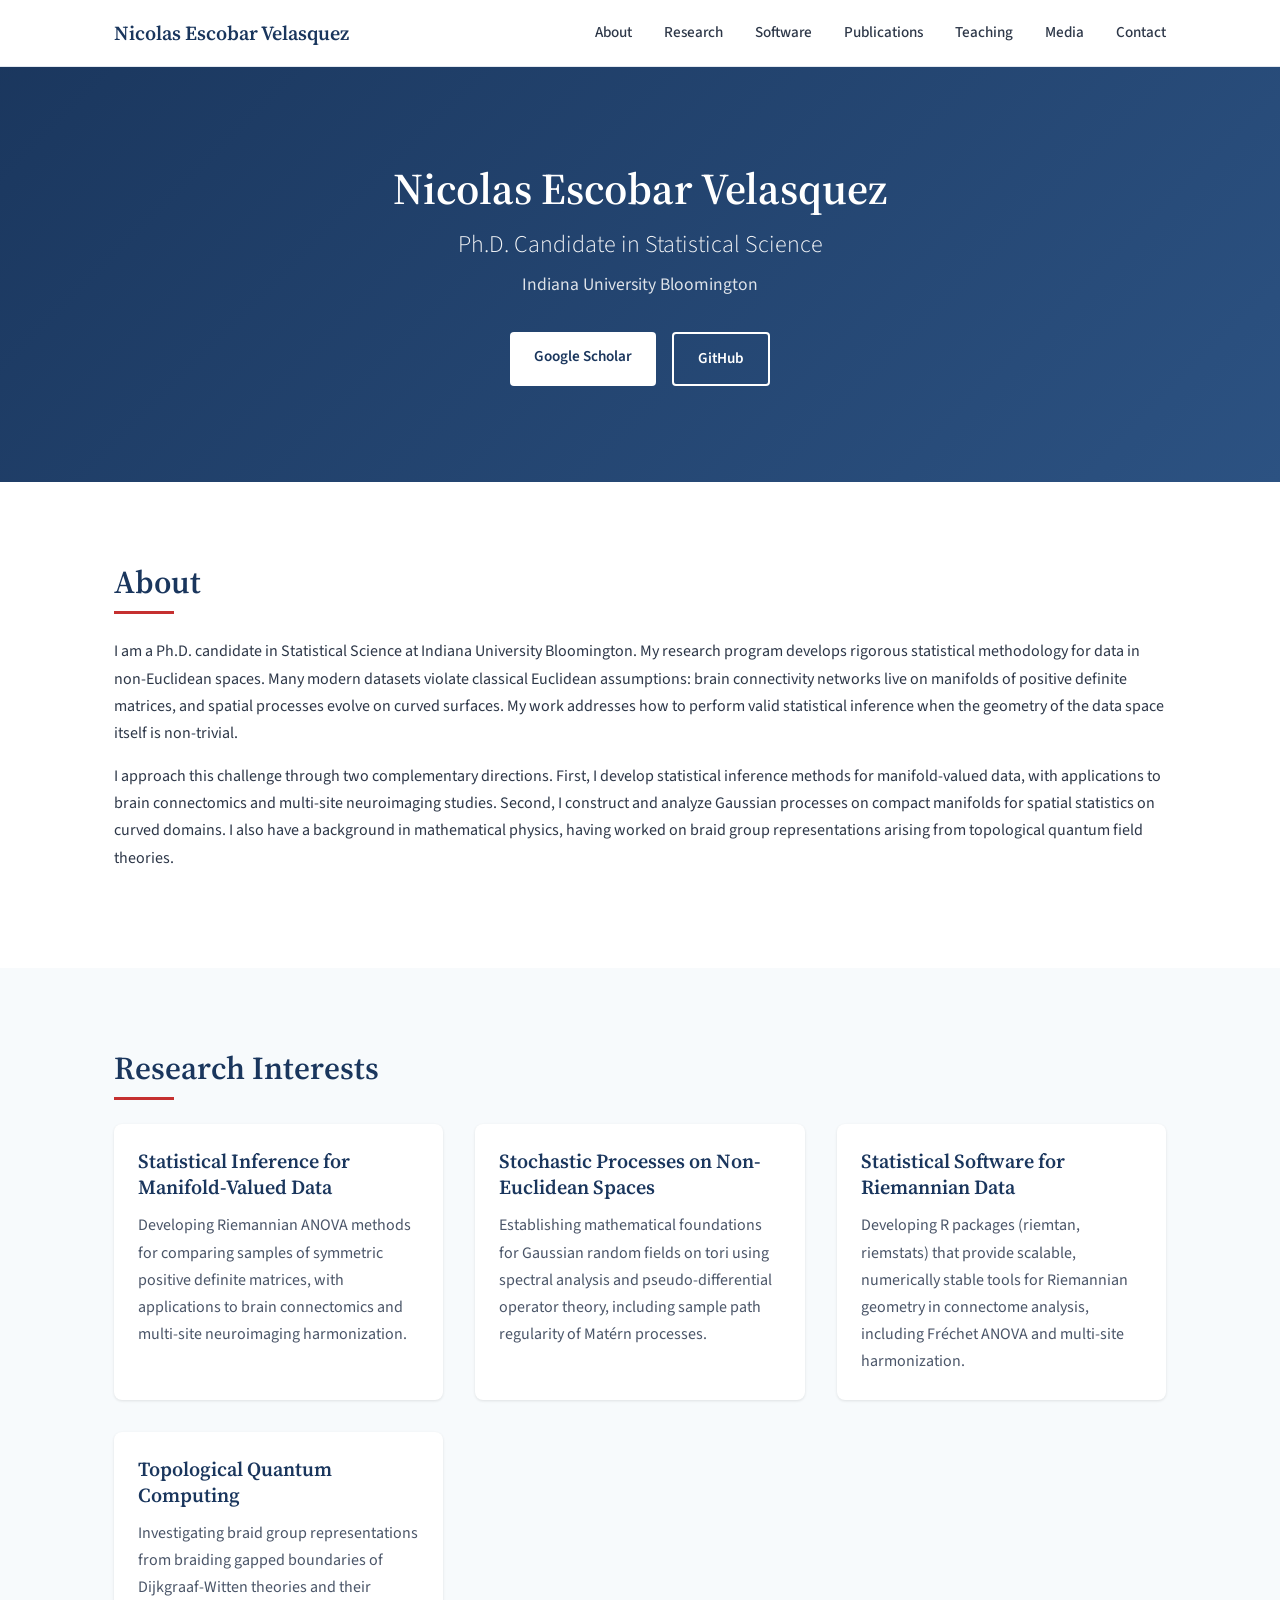
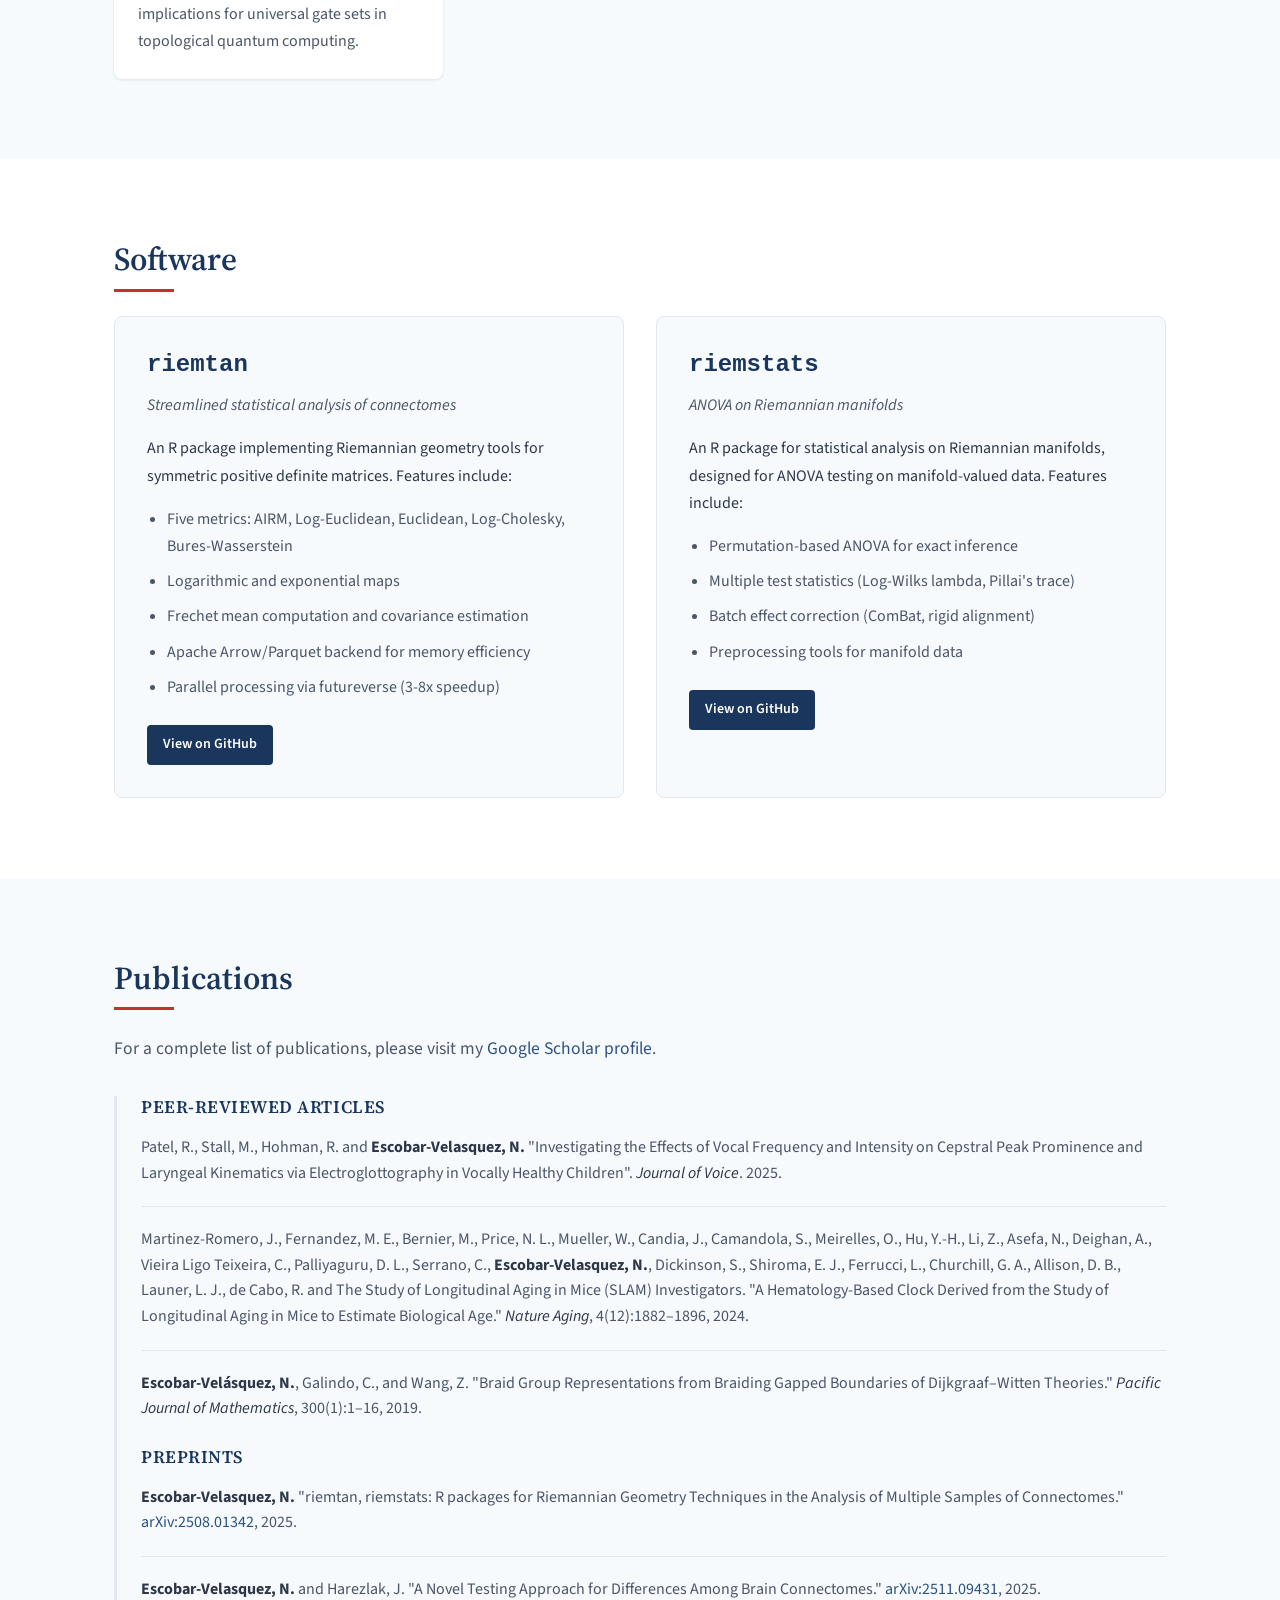
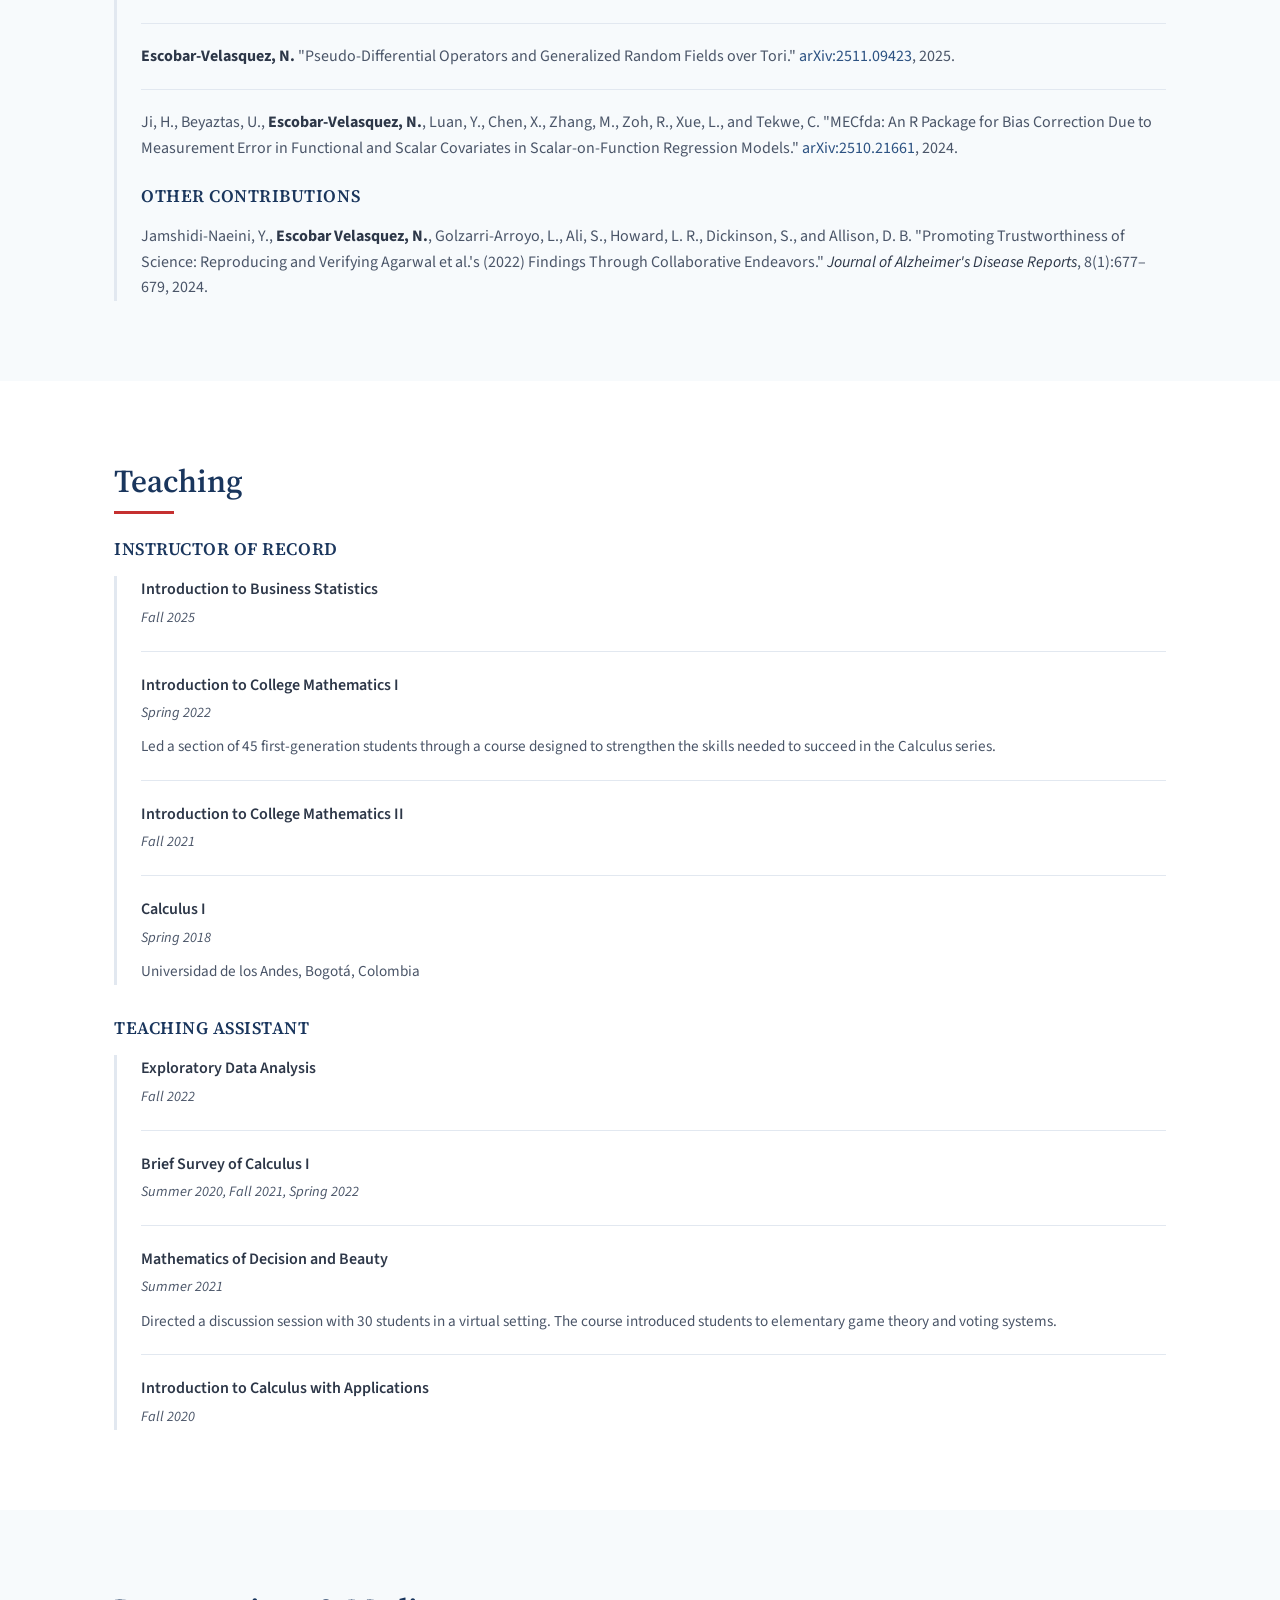
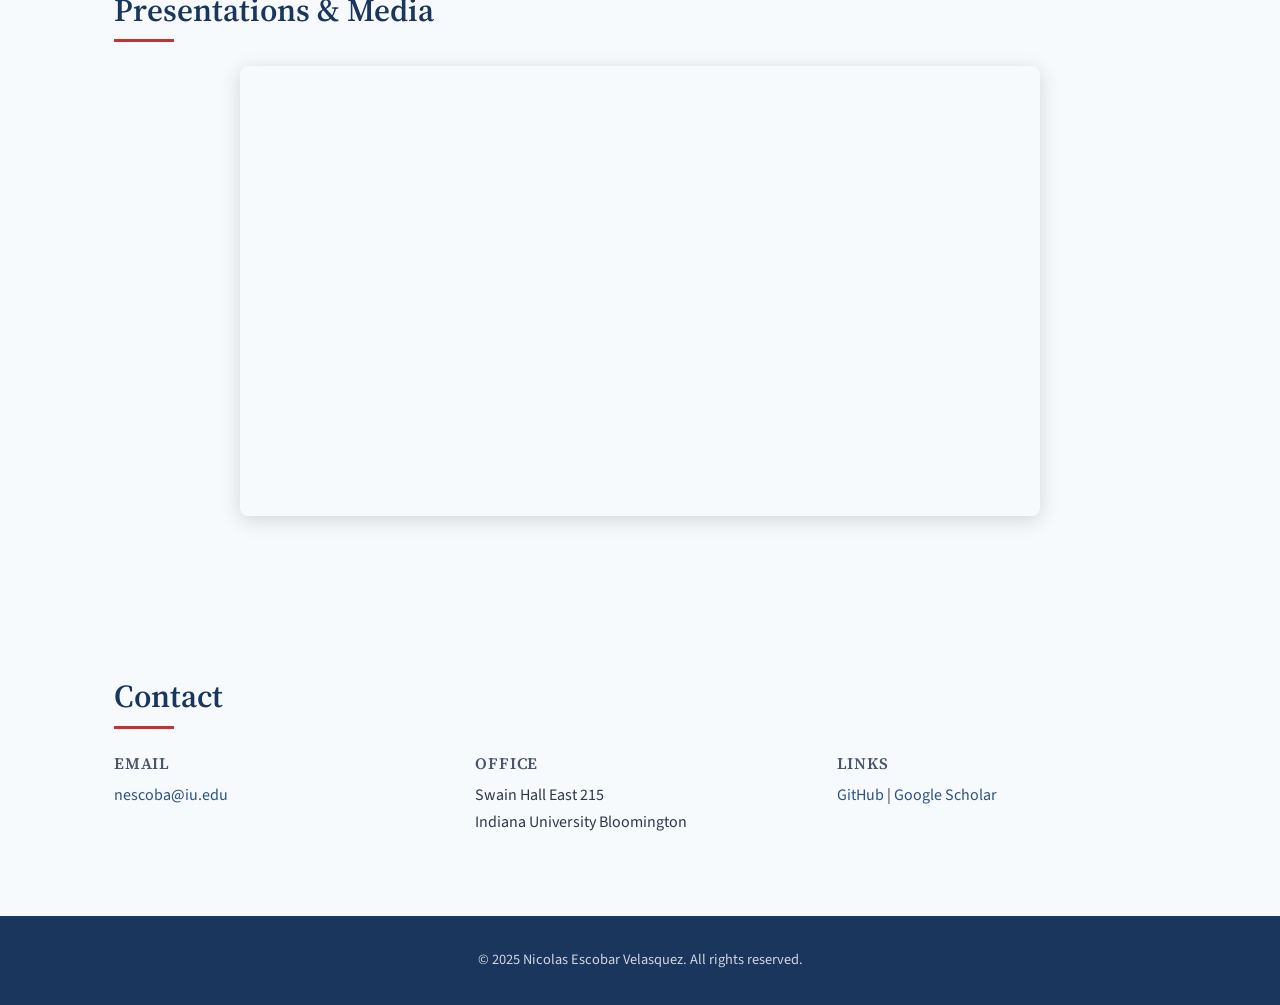
==== commit 1e4d0850: "Add teaching section with instructor and TA experience 🤖 Generated with [Claude Code](https://claude" ====
--- a/index.html
+++ b/index.html
@@ -18,6 +18,7 @@
                 <li><a href="#research">Research</a></li>
                 <li><a href="#software">Software</a></li>
                 <li><a href="#publications">Publications</a></li>
+                <li><a href="#teaching">Teaching</a></li>
                 <li><a href="#media">Media</a></li>
                 <li><a href="#contact">Contact</a></li>
             </ul>
@@ -130,7 +131,57 @@
             </div>
         </section>
 
-        <section id="media" class="section">
+        <section id="teaching" class="section">
+            <div class="container">
+                <h2>Teaching</h2>
+                <div class="teaching-content">
+                    <h3>Instructor of Record</h3>
+                    <ul class="teaching-list">
+                        <li>
+                            <span class="course-name">Introduction to Business Statistics</span>
+                            <span class="course-term">Fall 2025</span>
+                        </li>
+                        <li>
+                            <span class="course-name">Introduction to College Mathematics I</span>
+                            <span class="course-term">Spring 2022</span>
+                            <p class="course-description">Led a section of 45 first-generation students through a course designed to strengthen the skills needed to succeed in the Calculus series.</p>
+                        </li>
+                        <li>
+                            <span class="course-name">Introduction to College Mathematics II</span>
+                            <span class="course-term">Fall 2021</span>
+                        </li>
+                        <li>
+                            <span class="course-name">Calculus I</span>
+                            <span class="course-term">Spring 2018</span>
+                            <p class="course-description">Universidad de los Andes, Bogotá, Colombia</p>
+                        </li>
+                    </ul>
+
+                    <h3>Teaching Assistant</h3>
+                    <ul class="teaching-list">
+                        <li>
+                            <span class="course-name">Exploratory Data Analysis</span>
+                            <span class="course-term">Fall 2022</span>
+                        </li>
+                        <li>
+                            <span class="course-name">Brief Survey of Calculus I</span>
+                            <span class="course-term">Summer 2020, Fall 2021, Spring 2022</span>
+                        </li>
+                        <li>
+                            <span class="course-name">Mathematics of Decision and Beauty</span>
+                            <span class="course-term">Summer 2021</span>
+                            <p class="course-description">Directed a discussion session with 30 students in a virtual setting. The course introduced students to elementary game theory and voting systems.</p>
+                        </li>
+                        <li>
+                            <span class="course-name">Introduction to Calculus with Applications</span>
+                            <span class="course-term">Fall 2020</span>
+                        </li>
+                    </ul>
+                </div>
+            </div>
+        </section>
+
+        <section id="media" class="section section-alt">
             <div class="container">
                 <h2>Presentations & Media</h2>
                 <div class="media-content">
--- a/styles.css
+++ b/styles.css
@@ -361,6 +361,59 @@
     color: var(--color-text);
 }
 
+/* Teaching Section */
+.teaching-content h3 {
+    font-size: 1.1rem;
+    color: var(--color-primary);
+    margin-top: 2rem;
+    margin-bottom: 1rem;
+    text-transform: uppercase;
+    letter-spacing: 0.03em;
+}
+
+.teaching-content h3:first-child {
+    margin-top: 0;
+}
+
+.teaching-list {
+    list-style: none;
+    margin: 0;
+    padding: 0;
+    border-left: 3px solid var(--color-border);
+    padding-left: 1.5rem;
+}
+
+.teaching-list li {
+    margin-bottom: 1.25rem;
+    padding-bottom: 1.25rem;
+    border-bottom: 1px solid var(--color-border);
+}
+
+.teaching-list li:last-child {
+    border-bottom: none;
+    margin-bottom: 0;
+    padding-bottom: 0;
+}
+
+.course-name {
+    font-weight: 600;
+    color: var(--color-text);
+    display: block;
+}
+
+.course-term {
+    color: var(--color-text-light);
+    font-size: 0.9rem;
+    font-style: italic;
+}
+
+.course-description {
+    color: var(--color-text-light);
+    font-size: 0.95rem;
+    margin-top: 0.5rem;
+    margin-bottom: 0;
+}
+
 /* Media Section */
 .media-content {
     max-width: 800px;
